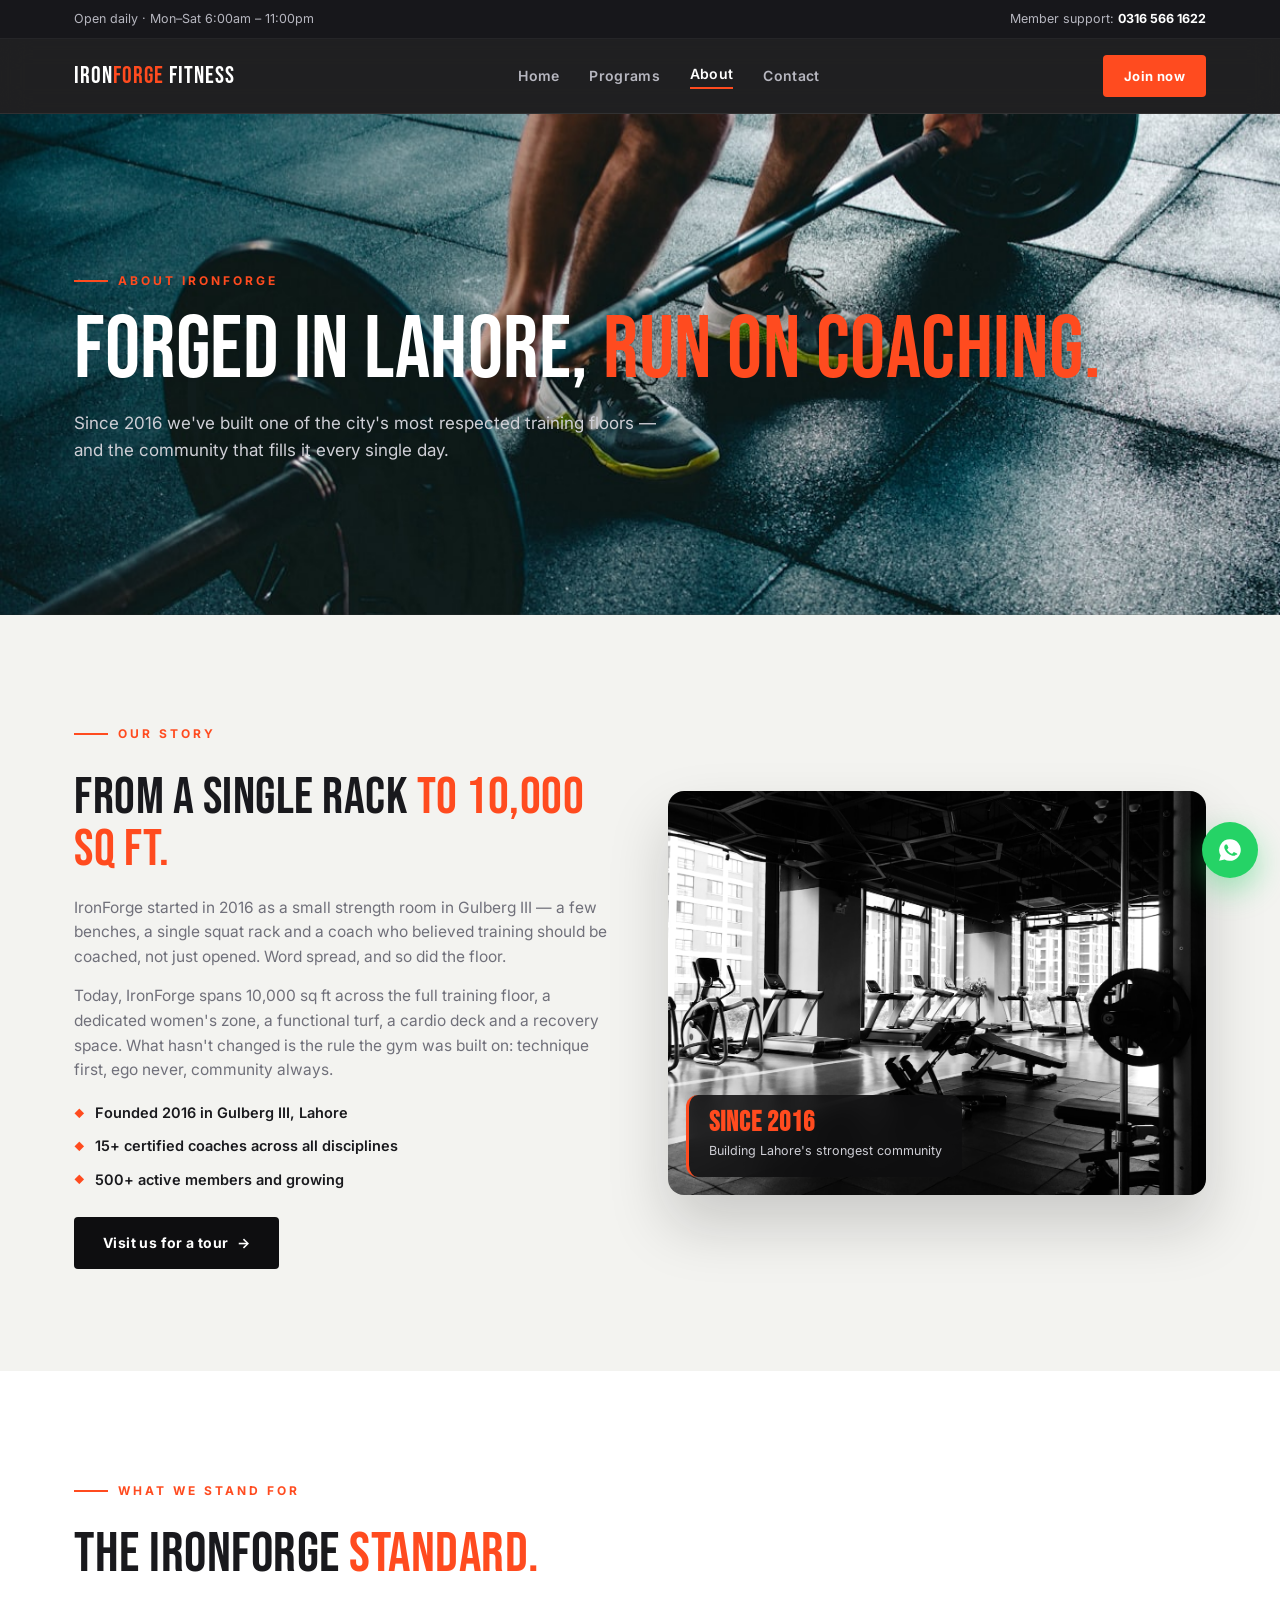
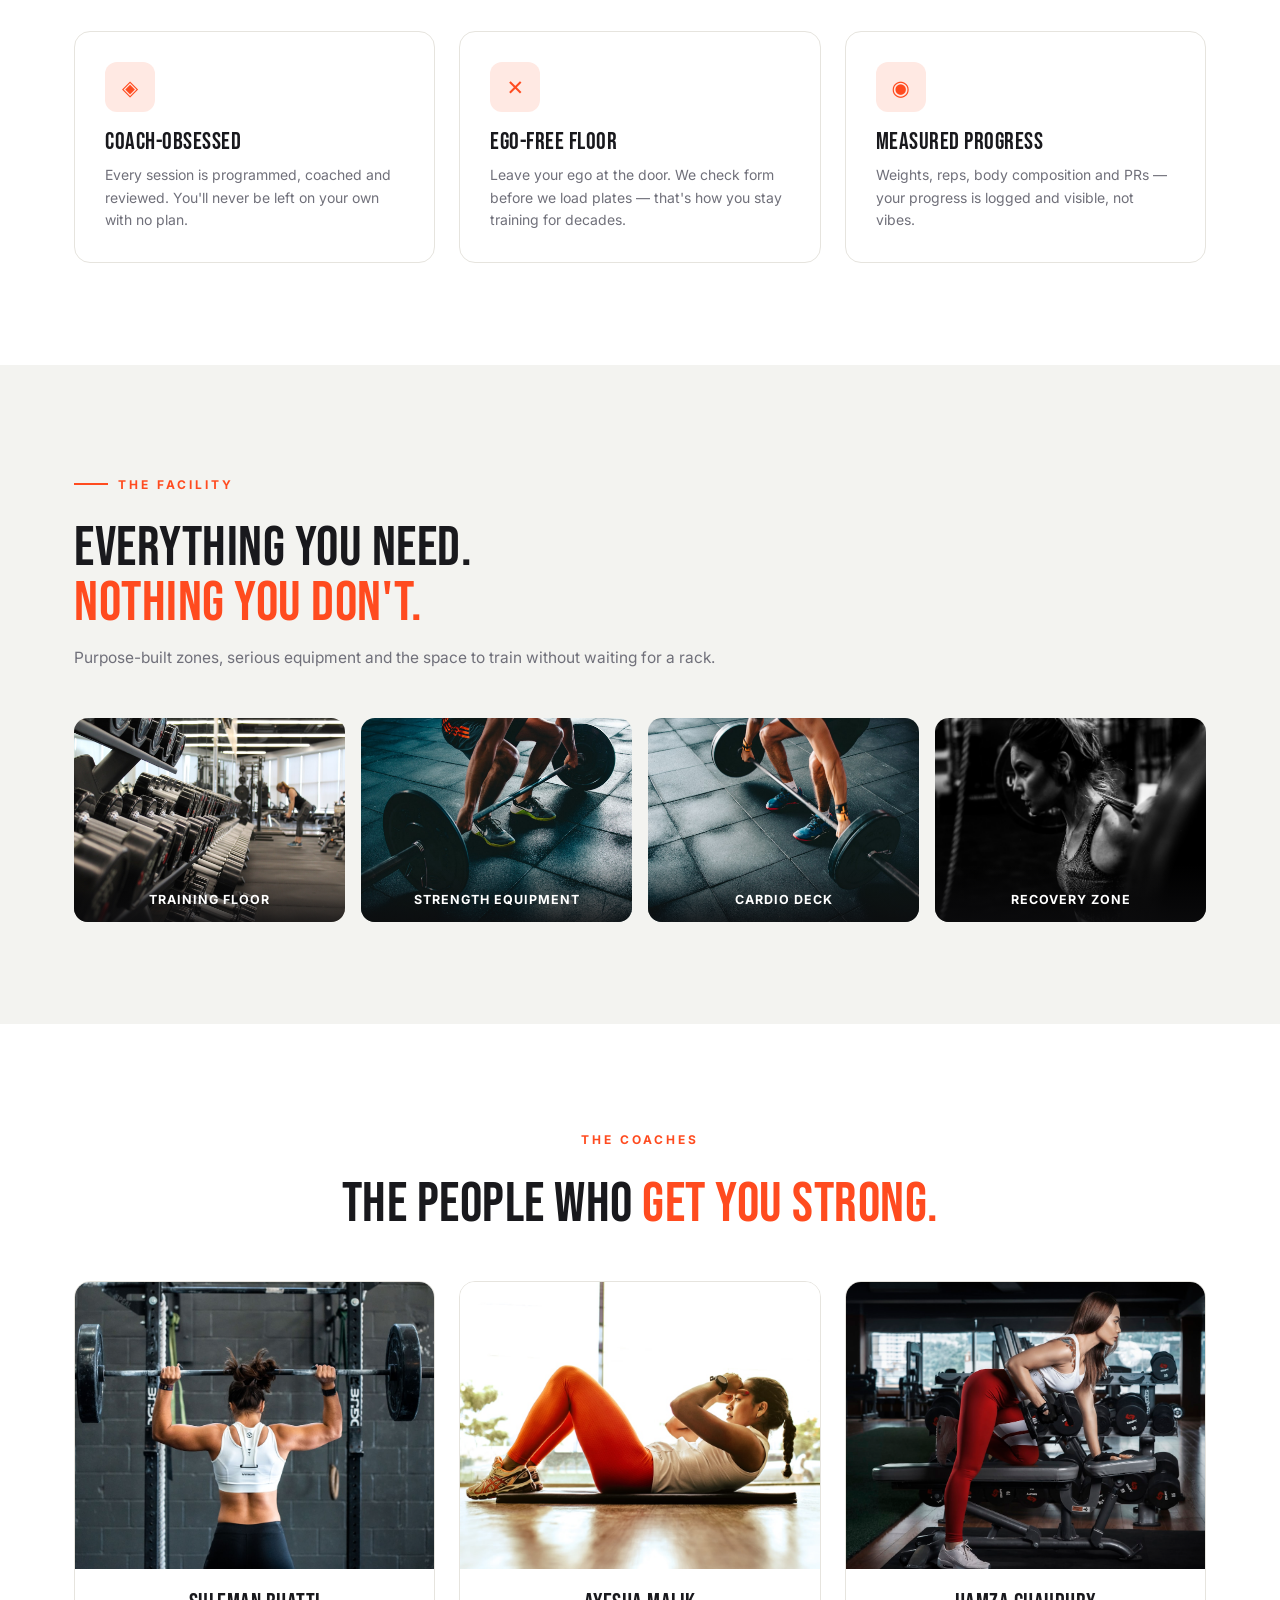
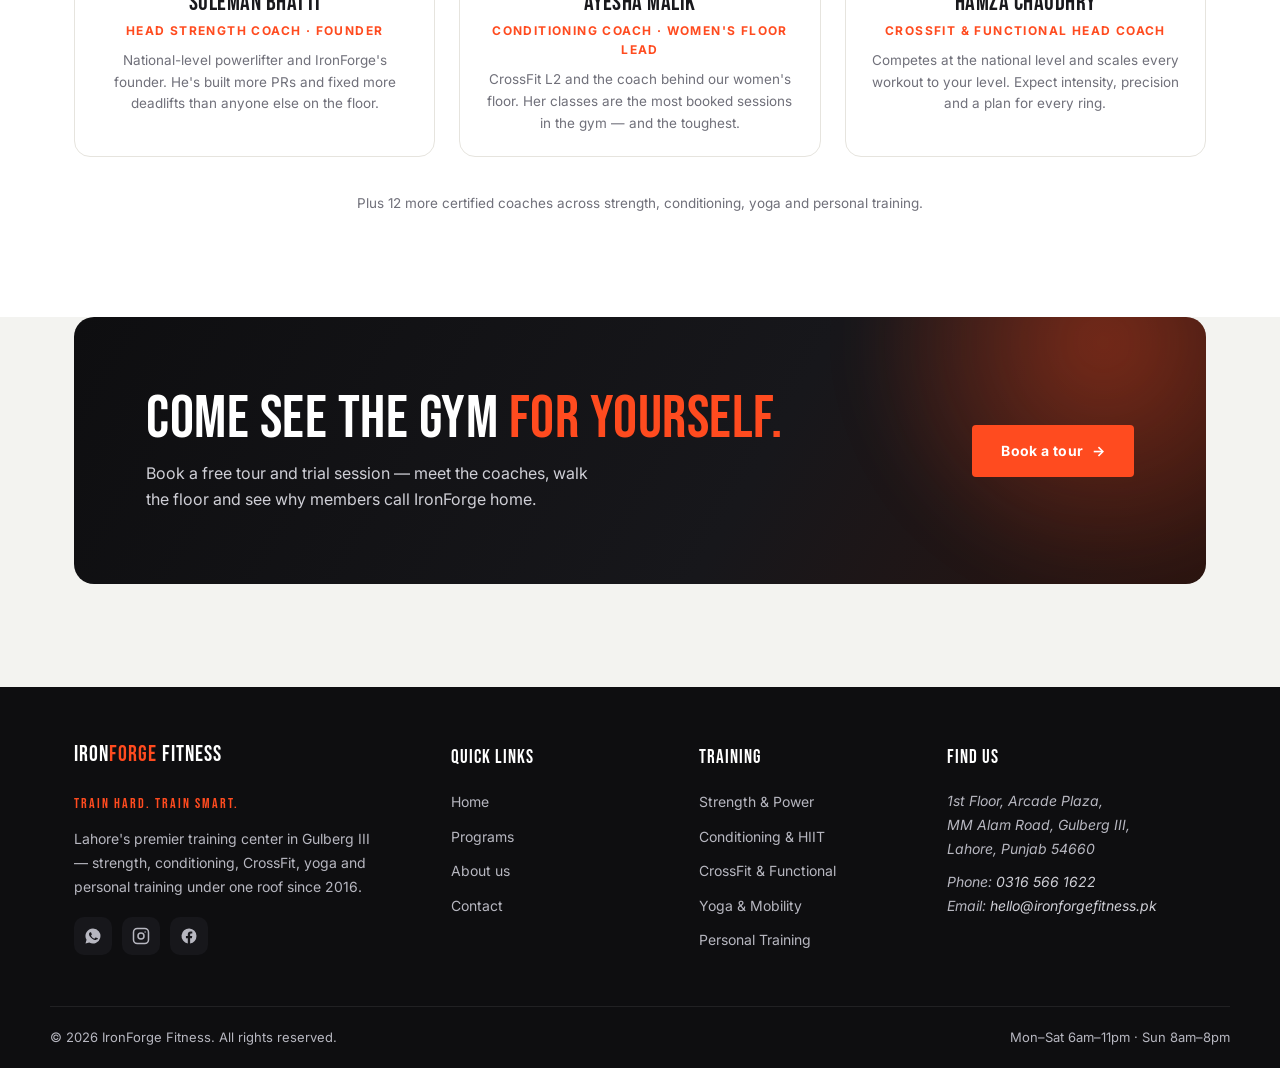
==== about.html @ 486ccb31 "IronForge Fitness gym business website" ====
<!DOCTYPE html>
<html lang="en">
<head>
<meta charset="UTF-8" />
<meta name="viewport" content="width=device-width, initial-scale=1.0" />
<title>About Us — IronForge Fitness Lahore</title>
<meta name="description" content="The IronForge Fitness story — a 10,000 sq ft training center on MM Alam Road, Lahore with certified coaches, a dedicated women's floor and a community since 2016." />
<meta name="theme-color" content="#0E0E10" />
<link rel="preconnect" href="https://fonts.googleapis.com" />
<link rel="preconnect" href="https://fonts.gstatic.com" crossorigin />
<link href="https://fonts.googleapis.com/css2?family=Bebas+Neue&family=Inter:wght@400;500;600;700;800&display=swap" rel="stylesheet" />
<link rel="stylesheet" href="css/style.css" />
</head>
<body>
<div class="sp" id="sp" aria-hidden="true"></div>
<a class="skip" href="#main">Skip to content</a>

<div class="top-bar"><div class="container"><span>Open daily · Mon–Sat 6:00am – 11:00pm</span><span>Member support: <a href="tel:+923165661622"><strong>0316 566 1622</strong></a></span></div></div>

<header id="site-header">
  <div class="container nav">
    <a class="brand" href="index.html">IRON<span>FORGE</span> FITNESS</a>
    <nav class="nav-links" id="nav-links" aria-label="Primary">
      <a href="index.html">Home</a>
      <a href="programs.html">Programs</a>
      <a href="about.html" aria-current="page">About</a>
      <a href="contact.html">Contact</a>
    </nav>
    <a class="btn btn-accent btn-sm" href="https://wa.me/923165661622?text=Hello%20IronForge%20Fitness!%20I'm%20interested%20in%20your%20membership%20plans." target="_blank" rel="noopener">Join now</a>
    <button class="nav-toggle" id="nav-toggle" aria-expanded="false" aria-controls="nav-links" aria-label="Toggle navigation menu">
      <span></span><span></span><span></span>
    </button>
  </div>
</header>

<main id="main">
  <section class="page-hero">
    <div class="hero-bg" aria-hidden="true" style="background-image:url('images/gym-05.jpg')"></div>
    <div class="container">
      <span class="kicker rise" style="--d:.05s">About IronForge</span>
      <h1 class="rise" style="--d:.15s">FORGED IN LAHORE, <span>RUN ON COACHING.</span></h1>
      <p class="rise" style="--d:.25s">Since 2016 we've built one of the city's most respected training floors — and the community that fills it every single day.</p>
    </div>
  </section>

  <section id="story">
    <div class="container">
      <div class="split">
        <div class="text reveal">
          <span class="kicker">Our story</span>
          <h2>FROM A SINGLE RACK <span>TO 10,000 SQ FT.</span></h2>
          <p>IronForge started in 2016 as a small strength room in Gulberg III — a few benches, a single squat rack and a coach who believed training should be coached, not just opened. Word spread, and so did the floor.</p>
          <p>Today, IronForge spans 10,000 sq ft across the full training floor, a dedicated women's zone, a functional turf, a cardio deck and a recovery space. What hasn't changed is the rule the gym was built on: technique first, ego never, community always.</p>
          <ul>
            <li>Founded 2016 in Gulberg III, Lahore</li>
            <li>15+ certified coaches across all disciplines</li>
            <li>500+ active members and growing</li>
          </ul>
          <a class="btn btn-dark" href="contact.html">Visit us for a tour <span class="arr">→</span></a>
        </div>
        <div class="split-media reveal">
          <img src="images/gym-02.jpg" alt="Open training floor of IronForge Fitness in Gulberg III, Lahore" loading="lazy" />
          <div class="split-badge"><strong>SINCE 2016</strong><span>Building Lahore's strongest community</span></div>
        </div>
      </div>
    </div>
  </section>

  <section id="values" class="alt">
    <div class="container">
      <div class="sec-head reveal">
        <span class="kicker">What we stand for</span>
        <h2>THE IRONFORGE <span>STANDARD.</span></h2>
      </div>
      <div class="value-grid">
        <div class="value-card reveal"><span class="ic">◈</span><h3>Coach-obsessed</h3><p>Every session is programmed, coached and reviewed. You'll never be left on your own with no plan.</p></div>
        <div class="value-card reveal"><span class="ic">✕</span><h3>Ego-free floor</h3><p>Leave your ego at the door. We check form before we load plates — that's how you stay training for decades.</p></div>
        <div class="value-card reveal"><span class="ic">◉</span><h3>Measured progress</h3><p>Weights, reps, body composition and PRs — your progress is logged and visible, not vibes.</p></div>
      </div>
    </div>
  </section>

  <section id="facilities">
    <div class="container">
      <div class="sec-head reveal">
        <span class="kicker">The facility</span>
        <h2>EVERYTHING YOU NEED. <span>NOTHING YOU DON'T.</span></h2>
        <p>Purpose-built zones, serious equipment and the space to train without waiting for a rack.</p>
      </div>
      <div class="gallery-grid">
        <figure class="gallery-item reveal"><img src="images/gym-01.jpg" alt="Athletes training across the general floor at IronForge Fitness" loading="lazy" /><figcaption>Training floor</figcaption></figure>
        <figure class="gallery-item reveal"><img src="images/gym-05.jpg" alt="Wall of dumbbells and plate-loaded equipment at IronForge" loading="lazy" /><figcaption>Strength equipment</figcaption></figure>
        <figure class="gallery-item reveal"><img src="images/gym-10.jpg" alt="Cardio deck with rowers and bikes at IronForge Fitness" loading="lazy" /><figcaption>Cardio deck</figcaption></figure>
        <figure class="gallery-item reveal"><img src="images/gym-11.jpg" alt="Recovery and mobility space used for stretching at IronForge" loading="lazy" /><figcaption>Recovery zone</figcaption></figure>
      </div>
    </div>
  </section>

  <section id="coaches" class="alt">
    <div class="container">
      <div class="sec-head reveal sec-center"><span class="kicker">The coaches</span><h2>THE PEOPLE WHO <span>GET YOU STRONG.</span></h2></div>
      <div class="coach-grid">
        <div class="coach reveal">
          <div class="coach-media"><img src="images/gym-06.jpg" alt="Suleman Bhatti, Head Strength Coach at IronForge Fitness" loading="lazy" /></div>
          <div class="coach-body">
            <h3>Suleman Bhatti</h3>
            <div class="role">Head Strength Coach · Founder</div>
            <p>National-level powerlifter and IronForge's founder. He's built more PRs and fixed more deadlifts than anyone else on the floor.</p>
          </div>
        </div>
        <div class="coach reveal">
          <div class="coach-media"><img src="images/gym-08.jpg" alt="Ayesha Malik, Conditioning Coach and women's floor lead at IronForge" loading="lazy" /></div>
          <div class="coach-body">
            <h3>Ayesha Malik</h3>
            <div class="role">Conditioning Coach · Women's Floor Lead</div>
            <p>CrossFit L2 and the coach behind our women's floor. Her classes are the most booked sessions in the gym — and the toughest.</p>
          </div>
        </div>
        <div class="coach reveal">
          <div class="coach-media"><img src="images/gym-09.jpg" alt="Hamza Chaudhry, CrossFit and functional training coach at IronForge" loading="lazy" /></div>
          <div class="coach-body">
            <h3>Hamza Chaudhry</h3>
            <div class="role">CrossFit &amp; Functional Head Coach</div>
            <p>Competes at the national level and scales every workout to your level. Expect intensity, precision and a plan for every ring.</p>
          </div>
        </div>
      </div>
      <p class="reveal" style="text-align:center;margin-top:36px;font-size:13.5px;color:var(--muted)">Plus 12 more certified coaches across strength, conditioning, yoga and personal training.</p>
    </div>
  </section>

  <section id="visit" style="padding-top:0">
    <div class="container">
      <div class="cta-band reveal">
        <div>
          <h2>Come see the gym <span>for yourself.</span></h2>
          <p>Book a free tour and trial session — meet the coaches, walk the floor and see why members call IronForge home.</p>
        </div>
        <a class="btn btn-accent" href="https://wa.me/923165661622?text=Hello%20IronForge%20Fitness!%20I'd%20like%20to%20book%20a%20gym%20tour%20and%20free%20trial%20session." target="_blank" rel="noopener">Book a tour <span class="arr">→</span></a>
      </div>
    </div>
  </section>
</main>

<footer>
  <div class="container footer-grid">
    <div class="footer-about">
      <a class="brand" href="index.html">IRON<span>FORGE</span> FITNESS</a>
      <p class="tagline">Train hard. Train smart.</p>
      <p>Lahore's premier training center in Gulberg III — strength, conditioning, CrossFit, yoga and personal training under one roof since 2016.</p>
      <div class="social">
        <a href="https://wa.me/923165661622" target="_blank" rel="noopener" aria-label="IronForge Fitness on WhatsApp"><svg width="18" height="18" viewBox="0 0 24 24" fill="currentColor" aria-hidden="true"><path d="M12 2a10 10 0 0 0-8.6 15.1L2 22l5-1.3A10 10 0 1 0 12 2zm5.5 14.1c-.2.6-1.2 1.2-1.7 1.2-.5.1-1 .2-3.3-.7-2.8-1.1-4.6-4-4.7-4.2-.1-.2-1.1-1.5-1.1-2.9s.7-2 1-2.3c.2-.3.5-.3.7-.3h.5c.2 0 .4 0 .6.5l.9 2.1c.1.2.1.4 0 .6l-.5.7-.4.4c-.1.1-.3.3-.1.6.2.3.8 1.3 1.7 2.1 1.2 1.1 2.2 1.4 2.5 1.5.3.2.5.1.7-.1l1-1.2c.2-.3.4-.2.7-.1l2 1c.3.1.5.2.6.3.1.1.1.8-.1 1.3z"/></svg></a>
        <a href="#" aria-label="IronForge Fitness on Instagram"><svg width="18" height="18" viewBox="0 0 24 24" fill="none" stroke="currentColor" stroke-width="2" aria-hidden="true"><rect x="2" y="2" width="20" height="20" rx="5"/><circle cx="12" cy="12" r="4"/><circle cx="17.5" cy="6.5" r="1" fill="currentColor" stroke="none"/></svg></a>
        <a href="#" aria-label="IronForge Fitness on Facebook"><svg width="18" height="18" viewBox="0 0 24 24" fill="currentColor" aria-hidden="true"><path d="M22 12a10 10 0 1 0-11.6 9.9v-7H7.9V12h2.5V9.8c0-2.5 1.5-3.9 3.8-3.9 1.1 0 2.2.2 2.2.2v2.5h-1.3c-1.2 0-1.6.8-1.6 1.6V12h2.8l-.4 2.9h-2.4v7A10 10 0 0 0 22 12z"/></svg></a>
      </div>
    </div>
    <div class="footer-col">
      <h3>Quick links</h3>
      <ul>
        <li><a href="index.html">Home</a></li>
        <li><a href="programs.html">Programs</a></li>
        <li><a href="about.html">About us</a></li>
        <li><a href="contact.html">Contact</a></li>
      </ul>
    </div>
    <div class="footer-col">
      <h3>Training</h3>
      <ul>
        <li><a href="programs.html#strength">Strength &amp; Power</a></li>
        <li><a href="programs.html#conditioning">Conditioning &amp; HIIT</a></li>
        <li><a href="programs.html#crossfit">CrossFit &amp; Functional</a></li>
        <li><a href="programs.html#yoga">Yoga &amp; Mobility</a></li>
        <li><a href="programs.html#personal">Personal Training</a></li>
      </ul>
    </div>
    <div class="footer-col">
      <h3>Find us</h3>
      <address>
        <p>1st Floor, Arcade Plaza,<br />MM Alam Road, Gulberg III,<br />Lahore, Punjab 54660</p>
        <p style="margin-top:10px">Phone: <a href="tel:+923165661622">0316 566 1622</a><br />Email: <a href="mailto:hello@ironforgefitness.pk">hello@ironforgefitness.pk</a></p>
      </address>
    </div>
  </div>
  <div class="container footer-bottom">
    <span>© 2026 IronForge Fitness. All rights reserved.</span>
    <span>Mon–Sat 6am–11pm · Sun 8am–8pm</span>
  </div>
</footer>

<a class="wa" href="https://wa.me/923165661622?text=Hello%20IronForge%20Fitness!%20I'm%20interested%20in%20your%20membership%20plans." target="_blank" rel="noopener" aria-label="Chat with IronForge Fitness on WhatsApp">
  <svg width="26" height="26" viewBox="0 0 24 24" fill="currentColor" aria-hidden="true"><path d="M12 2a10 10 0 0 0-8.6 15.1L2 22l5-1.3A10 10 0 1 0 12 2zm5.5 14.1c-.2.6-1.2 1.2-1.7 1.2-.5.1-1 .2-3.3-.7-2.8-1.1-4.6-4-4.7-4.2-.1-.2-1.1-1.5-1.1-2.9s.7-2 1-2.3c.2-.3.5-.3.7-.3h.5c.2 0 .4 0 .6.5l.9 2.1c.1.2.1.4 0 .6l-.5.7-.4.4c-.1.1-.3.3-.1.6.2.3.8 1.3 1.7 2.1 1.2 1.1 2.2 1.4 2.5 1.5.3.2.5.1.7-.1l1-1.2c.2-.3.4-.2.7-.1l2 1c.3.1.5.2.6.3.1.1.1.8-.1 1.3z"/></svg>
</a>

<script src="js/main.js"></script>
</body>
</html>
---- css/style.css ----
/* ================================================================
   IronForge Fitness — Multi-Page Stylesheet
   ================================================================ */

:root {
  --coal: #0E0E10;
  --coal-2: #17171B;
  --steel: #232329;
  --accent: #FF4B1F;
  --accent-h: #E63A10;
  --accent-soft: rgba(255, 75, 31, .12);
  --ink: #19191D;
  --muted: #70707A;
  --bg: #F3F3F0;
  --card: #FFFFFF;
  --line: #E6E4DE;
  --display: "Bebas Neue", "Arial Narrow", sans-serif;
  --sans: "Inter", system-ui, sans-serif;
}

*, *::before, *::after { margin: 0; padding: 0; box-sizing: border-box; }
html { scroll-behavior: smooth; }
body { font-family: var(--sans); color: var(--ink); background: var(--bg); line-height: 1.6; -webkit-font-smoothing: antialiased; }
::selection { background: var(--accent); color: #fff; }
a { color: inherit; }
img { max-width: 100%; display: block; }

/* ---- Utilities ---- */
.container { max-width: 1180px; margin: 0 auto; padding: 0 24px; }
.skip { position: absolute; left: -999px; top: 0; background: var(--accent); color: #fff; padding: 12px 20px; z-index: 300; font-weight: 600; border-radius: 0 0 12px 0; }
.skip:focus { left: 0; }
.sr-only { position: absolute; width: 1px; height: 1px; padding: 0; margin: -1px; overflow: hidden; clip: rect(0,0,0,0); border: 0; }

/* ---- Buttons ---- */
.btn {
  display: inline-flex; align-items: center; gap: 8px;
  padding: 14px 28px; border-radius: 4px; font-weight: 700; font-size: 14px;
  text-decoration: none; border: 1px solid transparent; cursor: pointer;
  font-family: var(--sans); letter-spacing: .4px;
  transition: transform .15s, box-shadow .2s, background .2s, border-color .2s, color .2s;
}
.btn:active { transform: scale(.97); }
.btn .arr { transition: transform .2s; }
.btn:hover .arr { transform: translateX(4px); }
.btn-accent { background: var(--accent); color: #fff; }
.btn-accent:hover { background: var(--accent-h); box-shadow: 0 14px 30px rgba(255, 75, 31, .38); }
.btn-dark { background: var(--coal); color: #fff; }
.btn-dark:hover { background: #000; box-shadow: 0 14px 30px rgba(14, 14, 16, .3); }
.btn-ghost { border-color: rgba(255, 255, 255, .35); color: #fff; background: rgba(255, 255, 255, .04); }
.btn-ghost:hover { border-color: #fff; background: rgba(255, 255, 255, .1); }
.btn-soft { background: #fff; color: var(--ink); border-color: var(--line); }
.btn-soft:hover { border-color: var(--ink); }
.btn-sm { padding: 10px 20px; font-size: 13px; }
.btn-block { width: 100%; justify-content: center; }

/* ---- Top bar ---- */
.top-bar { background: var(--coal-2); color: #B7B7C0; border-bottom: 1px solid rgba(255, 255, 255, .06); font-size: 12.5px; }
.top-bar .container { display: flex; justify-content: space-between; align-items: center; height: 38px; gap: 20px; }
.top-bar a { color: #fff; text-decoration: none; font-weight: 600; }
.top-bar a:hover { color: var(--accent); }
.top-bar strong { color: #fff; }

/* ---- Header ---- */
header {
  position: sticky; top: 0; z-index: 120;
  background: rgba(14, 14, 16, .92); backdrop-filter: blur(14px);
  border-bottom: 1px solid rgba(255, 255, 255, .08);
}
.nav { display: flex; align-items: center; justify-content: space-between; height: 74px; gap: 20px; }
.brand {
  font-family: var(--display); font-size: 24px; font-weight: 400; letter-spacing: 1px;
  text-decoration: none; color: #fff; line-height: 1; white-space: nowrap;
}
.brand span { color: var(--accent); }
.nav-links { display: flex; gap: 30px; align-items: center; }
.nav-links a { text-decoration: none; font-size: 14px; font-weight: 600; color: #B7B7C0; letter-spacing: .3px; transition: color .2s; }
.nav-links a:hover { color: #fff; }
.nav-links a[aria-current="page"] { color: #fff; box-shadow: inset 0 -2px 0 var(--accent); padding-bottom: 4px; }
.nav-toggle { display: none; background: none; border: none; cursor: pointer; padding: 8px; }
.nav-toggle span { display: block; width: 24px; height: 2px; background: #fff; margin: 5px 0; transition: .3s; }
.nav-open .nav-toggle span:nth-child(1) { transform: translateY(7px) rotate(45deg); }
.nav-open .nav-toggle span:nth-child(2) { opacity: 0; }
.nav-open .nav-toggle span:nth-child(3) { transform: translateY(-7px) rotate(-45deg); }

/* ---- Hero (home) ---- */
.hero {
  position: relative; min-height: 86vh; display: flex; align-items: center;
  color: #fff; overflow: hidden; padding: 120px 0;
}
.hero-bg { position: absolute; inset: 0; background-size: cover; background-position: center; will-change: transform; }
.hero::after {
  content: ""; position: absolute; inset: 0;
  background: linear-gradient(95deg, rgba(10, 10, 12, .9) 0%, rgba(10, 10, 12, .72) 45%, rgba(10, 10, 12, .28) 100%),
              linear-gradient(180deg, rgba(14, 14, 16, .55) 0%, transparent 30%, rgba(14, 14, 16, .85) 100%);
}
.hero .container { position: relative; z-index: 2; }
.hero-inner { max-width: 680px; }
.kicker {
  display: inline-flex; align-items: center; gap: 10px;
  font-size: 12px; font-weight: 700; letter-spacing: 3px; text-transform: uppercase;
  color: var(--accent); margin-bottom: 18px;
}
.kicker::before { content: ""; width: 34px; height: 2px; background: var(--accent); }
.hero h1 { font-family: var(--display); font-size: clamp(52px, 9vw, 104px); font-weight: 400; line-height: .94; letter-spacing: .5px; text-wrap: balance; }
.hero h1 span { color: var(--accent); }
.hero-inner > p { color: #CFCFD6; max-width: 560px; margin: 22px 0 30px; font-size: 17px; }
.hero-actions { display: flex; gap: 14px; flex-wrap: wrap; }
.hero-proof { display: flex; gap: 26px; flex-wrap: wrap; margin-top: 40px; }
.hero-proof div { display: flex; align-items: center; gap: 10px; font-size: 13.5px; font-weight: 600; color: #E4E4E9; }
.hero-proof .chk { color: var(--accent); font-size: 16px; }
.hero .rise { opacity: 0; animation: rise .7s cubic-bezier(.22, 1, .36, 1) forwards; animation-delay: var(--d, 0s); }
@keyframes rise { from { opacity: 0; transform: translateY(26px); } to { opacity: 1; transform: none; } }

/* ---- Marquee ---- */
.marquee { overflow: hidden; background: var(--coal); color: #E4E4E9; padding: 16px 0; border-bottom: 1px solid rgba(255, 255, 255, .08); }
.marquee-track { display: flex; gap: 56px; width: max-content; animation: scrollX 34s linear infinite; }
.marquee span { font-family: var(--display); font-size: 19px; letter-spacing: 2px; text-transform: uppercase; white-space: nowrap; display: flex; align-items: center; gap: 56px; color: #9A9AA4; }
.marquee span::after { content: "◆"; color: var(--accent); font-size: 11px; }
@keyframes scrollX { to { transform: translateX(-50%); } }

/* ---- Stats ---- */
.stats { border-bottom: 1px solid var(--line); background: var(--card); }
.stats-grid { display: grid; grid-template-columns: repeat(4, 1fr); gap: 24px; padding: 46px 0; text-align: center; }
.stat strong { font-family: var(--display); font-size: 42px; font-weight: 400; letter-spacing: 1px; color: var(--coal); line-height: 1; display: block; }
.stat span { font-size: 13px; color: var(--muted); font-weight: 600; letter-spacing: .4px; text-transform: uppercase; }

/* ---- Sections ---- */
section { padding: clamp(68px, 8vw, 108px) 0; }
.sec-head { max-width: 680px; margin-bottom: 48px; }
.sec-head h2 { font-family: var(--display); font-size: clamp(38px, 5vw, 56px); font-weight: 400; line-height: .98; letter-spacing: .5px; margin-top: 10px; text-wrap: balance; }
.sec-head h2 span { color: var(--accent); }
.sec-head p { color: var(--muted); margin-top: 14px; font-size: 15.5px; }
.sec-center { margin-left: auto; margin-right: auto; text-align: center; }
.sec-center .kicker::before { display: none; }
.alt { background: var(--card); }

/* ---- Featured program cards ---- */
.feat-grid { display: grid; grid-template-columns: repeat(3, 1fr); gap: 24px; }
.prog {
  background: var(--card); border: 1px solid var(--line); border-radius: 14px;
  overflow: hidden; display: flex; flex-direction: column; transition: transform .25s, box-shadow .25s;
}
.prog:hover { transform: translateY(-6px); box-shadow: 0 26px 54px rgba(14, 14, 16, .14); }
.prog-media { position: relative; display: block; aspect-ratio: 4 / 3; overflow: hidden; }
.prog-media img { width: 100%; height: 100%; object-fit: cover; transition: transform .5s ease; }
.prog:hover .prog-media img { transform: scale(1.06); }
.tag {
  position: absolute; top: 14px; left: 14px; z-index: 2; font-size: 10.5px; font-weight: 700;
  text-transform: uppercase; letter-spacing: 1.4px; padding: 5px 12px; border-radius: 999px;
  background: #fff; color: var(--ink); box-shadow: 0 4px 14px rgba(0, 0, 0, .2);
}
.tag.beginner { background: #DDF3E4; color: #127A3A; }
.tag.intermediate { background: #FFF3D6; color: #9A6A00; }
.tag.advanced { background: #FFE0DA; color: #C5300F; }
.tag.all { background: var(--accent); color: #fff; }
.prog-body { padding: 22px; display: flex; flex-direction: column; gap: 10px; flex: 1; }
.prog-body h3 { font-family: var(--display); font-size: 25px; font-weight: 400; letter-spacing: .5px; line-height: 1; }
.prog-body p { font-size: 14px; color: var(--muted); flex: 1; }
.prog-body .btn { align-self: flex-start; }
.prog-meta { display: flex; gap: 16px; font-size: 12.5px; color: var(--muted); border-top: 1px solid var(--line); padding-top: 14px; margin-top: auto; }
.prog-meta b { color: var(--ink); }
.prog-all {
  background: linear-gradient(160deg, var(--coal) 0%, var(--coal-2) 100%);
  border: 1px solid var(--coal); color: #fff; display: flex; flex-direction: column;
  align-items: flex-start; justify-content: center; gap: 14px; padding: 32px; border-radius: 14px;
}
.prog-all h3 { font-family: var(--display); font-size: 30px; font-weight: 400; letter-spacing: .5px; line-height: 1.05; }
.prog-all p { color: #B7B7C0; font-size: 14px; }
.prog-all .count { font-family: var(--display); font-size: 46px; color: var(--accent); line-height: 1; }

/* ---- About split ---- */
.split { display: grid; grid-template-columns: 1fr 1fr; gap: 56px; align-items: center; }
.split .text h2 { font-family: var(--display); font-size: clamp(38px, 5vw, 52px); font-weight: 400; letter-spacing: .5px; line-height: 1; margin: 10px 0 20px; }
.split .text h2 span { color: var(--accent); }
.split .text p { color: var(--muted); font-size: 15.5px; margin-bottom: 14px; }
.split .text ul { list-style: none; margin: 18px 0 26px; display: grid; gap: 10px; }
.split .text ul li { font-size: 14.5px; font-weight: 600; display: flex; gap: 10px; align-items: center; }
.split .text ul li::before { content: "◆"; color: var(--accent); font-size: 10px; }
.split-media { position: relative; border-radius: 16px; overflow: hidden; aspect-ratio: 4 / 3; box-shadow: 0 30px 60px rgba(14, 14, 16, .18); }
.split-media img { width: 100%; height: 100%; object-fit: cover; }
.split-badge {
  position: absolute; bottom: 18px; left: 18px; background: rgba(14, 14, 16, .86); backdrop-filter: blur(8px);
  color: #fff; padding: 14px 20px; border-radius: 12px; border-left: 3px solid var(--accent);
}
.split-badge strong { font-family: var(--display); font-size: 28px; letter-spacing: 1px; display: block; line-height: 1; color: var(--accent); }
.split-badge span { font-size: 12.5px; color: #CFCFD6; }

/* ---- Testimonials ---- */
.tst-grid { display: grid; grid-template-columns: repeat(3, 1fr); gap: 24px; }
.tst { background: var(--card); border: 1px solid var(--line); border-radius: 14px; padding: 28px; display: flex; flex-direction: column; gap: 12px; }
.tst .stars { color: #F5A623; letter-spacing: 2px; font-size: 14px; }
.tst blockquote { font-size: 14.5px; color: var(--muted); font-style: italic; flex: 1; }
.tst .who { display: flex; align-items: center; gap: 12px; }
.tst .init {
  width: 44px; height: 44px; border-radius: 50%; background: var(--coal); color: #fff;
  display: flex; align-items: center; justify-content: center;
  font-family: var(--display); font-size: 19px; letter-spacing: 1px;
}
.tst .who strong { font-size: 14px; display: block; }
.tst .who span { font-size: 12.5px; color: var(--muted); }

/* ---- Pricing ---- */
.price-grid { display: grid; grid-template-columns: repeat(3, 1fr); gap: 24px; align-items: stretch; }
.price { background: var(--card); border: 1px solid var(--line); border-radius: 16px; padding: 34px; display: flex; flex-direction: column; gap: 6px; position: relative; }
.price h3 { font-family: var(--display); font-size: 26px; font-weight: 400; letter-spacing: .5px; }
.price .amt { font-family: var(--display); font-size: 52px; font-weight: 400; letter-spacing: 1px; color: var(--coal); line-height: 1; margin: 8px 0 2px; }
.price .amt small { font-size: 18px; color: var(--muted); }
.price .per { font-size: 13px; color: var(--muted); margin-bottom: 6px; }
.price ul { list-style: none; margin: 12px 0 22px; display: grid; gap: 9px; flex: 1; }
.price ul li { font-size: 13.5px; color: var(--muted); display: flex; gap: 9px; align-items: flex-start; }
.price ul li::before { content: "✓"; color: var(--accent); font-weight: 700; }
.price.featured { background: var(--coal); border-color: var(--coal); }
.price.featured h3, .price.featured .amt { color: #fff; }
.price.featured .per { color: #B7B7C0; }
.price.featured ul li { color: #CFCFD6; }
.price .pop { position: absolute; top: -13px; left: 50%; transform: translateX(-50%); background: var(--accent); color: #fff; font-size: 10.5px; font-weight: 700; letter-spacing: 1.6px; text-transform: uppercase; padding: 6px 16px; border-radius: 999px; }

/* ---- CTA band ---- */
.cta-band {
  position: relative; overflow: hidden; border-radius: 20px; color: #fff;
  background: linear-gradient(120deg, var(--coal) 0%, var(--coal-2) 60%, #2A1410 100%);
  padding: clamp(42px, 6vw, 72px); display: flex; align-items: center; justify-content: space-between; gap: 30px; flex-wrap: wrap;
}
.cta-band::before {
  content: ""; position: absolute; width: 44vmax; height: 44vmax; right: -14vmax; top: -20vmax; border-radius: 50%;
  background: radial-gradient(circle, rgba(255, 75, 31, .4), transparent 62%); filter: blur(24px); pointer-events: none;
}
.cta-band > * { position: relative; }
.cta-band h2 { font-family: var(--display); font-size: clamp(40px, 5vw, 60px); font-weight: 400; letter-spacing: .5px; line-height: 1; }
.cta-band h2 span { color: var(--accent); }
.cta-band p { color: #CFCFD6; margin-top: 12px; max-width: 460px; }

/* ---- Page hero (inner pages) ---- */
.page-hero {
  position: relative; color: #fff; padding: clamp(90px, 12vw, 150px) 0;
  background-size: cover; background-position: center;
}
.page-hero::before {
  content: ""; position: absolute; inset: 0;
  background: linear-gradient(100deg, rgba(12, 12, 14, .92) 0%, rgba(12, 12, 14, .78) 50%, rgba(12, 12, 14, .5) 100%),
              linear-gradient(180deg, rgba(14, 14, 16, .6), transparent 55%);
}
.page-hero .container { position: relative; z-index: 2; }
.page-hero h1 { font-family: var(--display); font-size: clamp(52px, 8vw, 88px); font-weight: 400; letter-spacing: .5px; line-height: .95; text-wrap: balance; }
.page-hero h1 span { color: var(--accent); }
.page-hero p { color: #CFCFD6; font-size: 17px; max-width: 600px; margin-top: 18px; }
.page-hero .rise { opacity: 0; animation: rise .7s cubic-bezier(.22, 1, .36, 1) forwards; animation-delay: var(--d, 0s); }

/* ---- Programs page ---- */
.prog-rows { display: grid; gap: 28px; }
.prog-row {
  display: grid; grid-template-columns: 1fr 1fr; gap: 0; background: var(--card);
  border: 1px solid var(--line); border-radius: 18px; overflow: hidden; scroll-margin-top: 100px;
  transition: box-shadow .25s, transform .25s;
}
.prog-row:hover { box-shadow: 0 24px 52px rgba(14, 14, 16, .13); transform: translateY(-3px); }
.prog-row:nth-child(even) .prog-media { order: 2; }
.prog-media.prog-media-lg { aspect-ratio: auto; min-height: 320px; }
.prog-info { padding: clamp(26px, 4vw, 40px); display: flex; flex-direction: column; gap: 14px; }
.prog-info h3 { font-family: var(--display); font-size: 34px; font-weight: 400; letter-spacing: .5px; line-height: 1; }
.prog-info h3 span { color: var(--accent); }
.prog-info .coach { font-size: 13px; color: var(--muted); font-weight: 600; }
.prog-info .coach b { color: var(--ink); }
.prog-info > p { font-size: 14.5px; color: var(--muted); }
.sched { list-style: none; border: 1px solid var(--line); border-radius: 12px; overflow: hidden; }
.sched li { display: flex; justify-content: space-between; gap: 12px; padding: 11px 16px; font-size: 13.5px; border-bottom: 1px solid var(--line); }
.sched li:last-child { border-bottom: 0; }
.sched li span { color: var(--muted); font-weight: 500; }
.sched li b { font-weight: 700; }
.sched .day { color: var(--ink); font-weight: 600; }
.prog-info .btn { align-self: flex-start; margin-top: 4px; }

/* ---- About page ---- */
.value-grid { display: grid; grid-template-columns: repeat(3, 1fr); gap: 24px; }
.value-card { background: var(--card); border: 1px solid var(--line); border-radius: 16px; padding: 30px; }
.value-card .ic {
  width: 50px; height: 50px; display: flex; align-items: center; justify-content: center;
  background: var(--accent-soft); border-radius: 12px; font-size: 21px; color: var(--accent); margin-bottom: 18px;
}
.value-card h3 { font-family: var(--display); font-size: 24px; font-weight: 400; letter-spacing: .5px; line-height: 1; margin-bottom: 10px; }
.value-card p { font-size: 14px; color: var(--muted); }

.gallery-grid { display: grid; grid-template-columns: repeat(4, 1fr); gap: 16px; }
.gallery-item { position: relative; border-radius: 14px; overflow: hidden; aspect-ratio: 4 / 3; }
.gallery-item img { width: 100%; height: 100%; object-fit: cover; transition: transform .5s ease; }
.gallery-item:hover img { transform: scale(1.07); }
.gallery-item figcaption {
  position: absolute; inset: auto 0 0 0; padding: 26px 14px 12px; font-size: 12.5px; font-weight: 700;
  letter-spacing: 1px; text-transform: uppercase; color: #fff;
  background: linear-gradient(180deg, transparent, rgba(12, 12, 14, .82)); text-align: center;
}

.coach-grid { display: grid; grid-template-columns: repeat(3, 1fr); gap: 24px; }
.coach { background: var(--card); border: 1px solid var(--line); border-radius: 16px; overflow: hidden; transition: transform .25s, box-shadow .25s; }
.coach:hover { transform: translateY(-5px); box-shadow: 0 24px 50px rgba(14, 14, 16, .13); }
.coach-media { aspect-ratio: 4 / 3.2; overflow: hidden; }
.coach-media img { width: 100%; height: 100%; object-fit: cover; object-position: top center; }
.coach-body { padding: 22px; text-align: center; }
.coach-body h3 { font-family: var(--display); font-size: 24px; font-weight: 400; letter-spacing: .5px; line-height: 1; }
.coach-body .role { font-size: 12px; font-weight: 700; letter-spacing: 1.4px; text-transform: uppercase; color: var(--accent); margin: 6px 0 10px; }
.coach-body p { font-size: 13.5px; color: var(--muted); }

/* ---- Contact page ---- */
.contact-grid { display: grid; grid-template-columns: 1fr 1.1fr; gap: 36px; align-items: start; }
.info-list { display: grid; gap: 18px; }
.info-item { display: flex; gap: 16px; background: var(--card); border: 1px solid var(--line); border-radius: 14px; padding: 22px; }
.info-item .ic {
  flex: none; width: 46px; height: 46px; border-radius: 11px; background: var(--accent-soft);
  color: var(--accent); display: flex; align-items: center; justify-content: center; font-size: 20px;
}
.info-item h3 { font-size: 15.5px; font-weight: 700; margin-bottom: 5px; }
.info-item p { font-size: 14px; color: var(--muted); }
.info-item a { color: var(--accent); text-decoration: none; font-weight: 600; }
.info-item a:hover { text-decoration: underline; }
.hours-table { width: 100%; border-collapse: collapse; margin-top: 4px; }
.hours-table td { font-size: 13.5px; padding: 4px 0; color: var(--muted); }
.hours-table td:last-child { text-align: right; font-weight: 700; color: var(--ink); }

.appt-card { background: var(--card); border: 1px solid var(--line); border-radius: 18px; padding: 32px; }
.appt-card h3 { font-family: var(--display); font-size: 32px; font-weight: 400; letter-spacing: .5px; line-height: 1; margin-bottom: 6px; }
.appt-card .sub { font-size: 14px; color: var(--muted); margin-bottom: 20px; }
.field { margin-bottom: 16px; }
.field label { display: block; font-size: 12.5px; font-weight: 700; color: var(--ink); margin-bottom: 6px; letter-spacing: .3px; }
.field input, .field select, .field textarea {
  width: 100%; padding: 13px 15px; border: 1px solid var(--line); border-radius: 10px;
  font-size: 14px; font-family: var(--sans); background: #FAFAF8; color: var(--ink); transition: border-color .2s, box-shadow .2s;
}
.field input:focus, .field select:focus, .field textarea:focus { outline: none; border-color: var(--accent); box-shadow: 0 0 0 3px rgba(255, 75, 31, .14); }
.field textarea { resize: vertical; min-height: 96px; }
.form-hint { font-size: 12.5px; color: var(--muted); margin-top: 12px; }
.form-error { display: none; margin-top: 5px; color: #C5300F; font-weight: 600; }
.field.has-error input, .field.has-error select, .field.has-error textarea { border-color: #C5300F; }
.field.has-error .form-error { display: block; }

.map-card {
  position: relative; border-radius: 18px; overflow: hidden; min-height: 340px; color: #fff;
  background-size: cover; background-position: center;
  display: flex; align-items: flex-end;
}
.map-card::before { content: ""; position: absolute; inset: 0; background: linear-gradient(180deg, rgba(12, 12, 14, .1), rgba(12, 12, 14, .9)); }
.map-card .map-body { position: relative; z-index: 2; padding: 30px; }
.map-card h3 { font-family: var(--display); font-size: 30px; font-weight: 400; letter-spacing: .5px; line-height: 1; }
.map-card p { color: #D6D6DC; font-size: 13.5px; margin: 8px 0 16px; max-width: 360px; }
.map-pin { position: absolute; top: 26px; left: 26px; z-index: 2; width: 52px; height: 52px; border-radius: 50% 50% 50% 0; transform: rotate(-45deg); background: var(--accent); display: flex; align-items: center; justify-content: center; box-shadow: 0 10px 26px rgba(255, 75, 31, .45); }
.map-pin svg { transform: rotate(45deg); }

/* ---- FAQ ---- */
.faq { max-width: 820px; margin: 0 auto; }
.faq details { border-bottom: 1px solid var(--line); }
.faq details:first-child { border-top: 1px solid var(--line); }
.faq summary {
  padding: 20px 0; font-size: 15.5px; font-weight: 700; cursor: pointer; list-style: none;
  display: flex; justify-content: space-between; align-items: center; gap: 16px;
}
.faq summary::after { content: "+"; font-size: 22px; color: var(--accent); transition: transform .25s; }
.faq details[open] summary::after { transform: rotate(45deg); }
.faq summary::-webkit-details-marker { display: none; }
.faq details p { padding: 0 0 20px; font-size: 14px; color: var(--muted); line-height: 1.7; max-width: 700px; }

/* ---- Footer ---- */
footer { background: var(--coal); color: #B7B7C0; padding-top: 56px; }
footer .brand { font-size: 22px; margin-bottom: 14px; display: inline-block; }
.footer-grid { display: grid; grid-template-columns: 1.6fr 1fr 1fr 1.2fr; gap: 32px; padding-bottom: 44px; }
.footer-col h3 { color: #fff; font-family: var(--display); font-size: 19px; font-weight: 400; letter-spacing: 1px; margin-bottom: 16px; }
.footer-col ul { list-style: none; }
.footer-col li { margin-bottom: 9px; }
.footer-col a { font-size: 14px; color: #B7B7C0; text-decoration: none; transition: color .2s; }
.footer-col a:hover { color: var(--accent); }
.footer-about p { font-size: 14px; line-height: 1.7; max-width: 300px; margin-top: 12px; }
.footer-about .tagline { font-family: var(--display); font-size: 14px; letter-spacing: 2px; color: var(--accent); text-transform: uppercase; }
.social { display: flex; gap: 10px; margin-top: 18px; }
.social a { width: 38px; height: 38px; border-radius: 10px; background: var(--coal-2); display: flex; align-items: center; justify-content: center; color: #B7B7C0; text-decoration: none; transition: background .2s, color .2s; }
.social a:hover { background: var(--accent); color: #fff; }
.footer-col address p { font-size: 14px; line-height: 1.7; }
.footer-col address a { color: #CFCFD6; }
.footer-bottom { border-top: 1px solid rgba(255, 255, 255, .08); padding: 20px 0; display: flex; justify-content: space-between; gap: 12px; flex-wrap: wrap; font-size: 13px; }

/* ---- WhatsApp FAB ---- */
.wa {
  position: fixed; right: 22px; bottom: 22px; z-index: 200; width: 56px; height: 56px;
  border-radius: 50%; background: #25D366; display: flex; align-items: center; justify-content: center;
  color: #fff; box-shadow: 0 12px 30px rgba(37, 211, 102, .4); text-decoration: none; transition: transform .2s;
}
.wa:hover { transform: scale(1.08); }

/* ---- Scroll progress / reveal / focus ---- */
.sp { position: fixed; top: 0; left: 0; height: 3px; width: 0; z-index: 999; background: linear-gradient(90deg, var(--accent), #FF8A5C); box-shadow: 0 0 12px rgba(255, 75, 31, .55); }
.reveal { opacity: 0; transform: translateY(22px); transition: opacity .6s ease, transform .6s ease; }
.reveal.in { opacity: 1; transform: none; }
:focus-visible { outline: 3px solid var(--accent); outline-offset: 2px; border-radius: 4px; }

/* ---- Cursor spotlight ---- */
.spot { position: relative; }
.spot::before {
  content: ""; position: absolute; inset: 0; border-radius: inherit; pointer-events: none;
  opacity: 0; transition: opacity .3s; z-index: 1;
  background: radial-gradient(340px circle at var(--mx, 50%) var(--my, 50%), rgba(255, 75, 31, .14), transparent 45%);
}
.spot:hover::before { opacity: 1; }

/* ---- Reduced motion ---- */
@media (prefers-reduced-motion: reduce) {
  html { scroll-behavior: auto; }
  .reveal { opacity: 1; transform: none; transition: none; }
  .hero .rise, .page-hero .rise { opacity: 1; transform: none; animation: none; }
  .marquee-track { animation: none !important; }
  .hero-bg { will-change: auto; }
}

/* ---- Responsive ---- */
@media (max-width: 1020px) {
  .feat-grid { grid-template-columns: 1fr 1fr; }
  .gallery-grid { grid-template-columns: 1fr 1fr; }
  .prog-row, .split { grid-template-columns: 1fr; }
  .prog-row:nth-child(even) .prog-media { order: 0; }
  .prog-media.prog-media-lg { min-height: 260px; }
  .contact-grid { grid-template-columns: 1fr; }
  .stats-grid { grid-template-columns: 1fr 1fr; }
  .footer-grid { grid-template-columns: 1fr 1fr; }
  .nav-links { display: none; }
  .nav-links.open {
    display: flex; flex-direction: column; align-items: flex-start; gap: 18px;
    position: absolute; top: 74px; left: 0; right: 0; background: var(--coal);
    padding: 24px; border-bottom: 1px solid rgba(255, 255, 255, .1); box-shadow: 0 20px 40px rgba(0, 0, 0, .3); z-index: 99;
  }
  .nav-links.open a { font-size: 16px; }
  .nav-toggle { display: block; }
  .nav .btn { display: none; }
}
@media (max-width: 640px) {
  .feat-grid, .tst-grid, .price-grid, .value-grid, .coach-grid { grid-template-columns: 1fr; }
  .stats-grid { grid-template-columns: 1fr 1fr; gap: 28px 12px; }
  .stats-grid { grid-template-columns: 1fr; }
  .cta-band { flex-direction: column; align-items: flex-start; }
  .top-bar .container { justify-content: center; text-align: center; height: auto; padding: 8px 16px; flex-direction: column; gap: 2px; }
  .footer-grid { grid-template-columns: 1fr; }
  .hero-actions .btn { width: 100%; justify-content: center; }
  .gallery-grid { grid-template-columns: 1fr; }
}
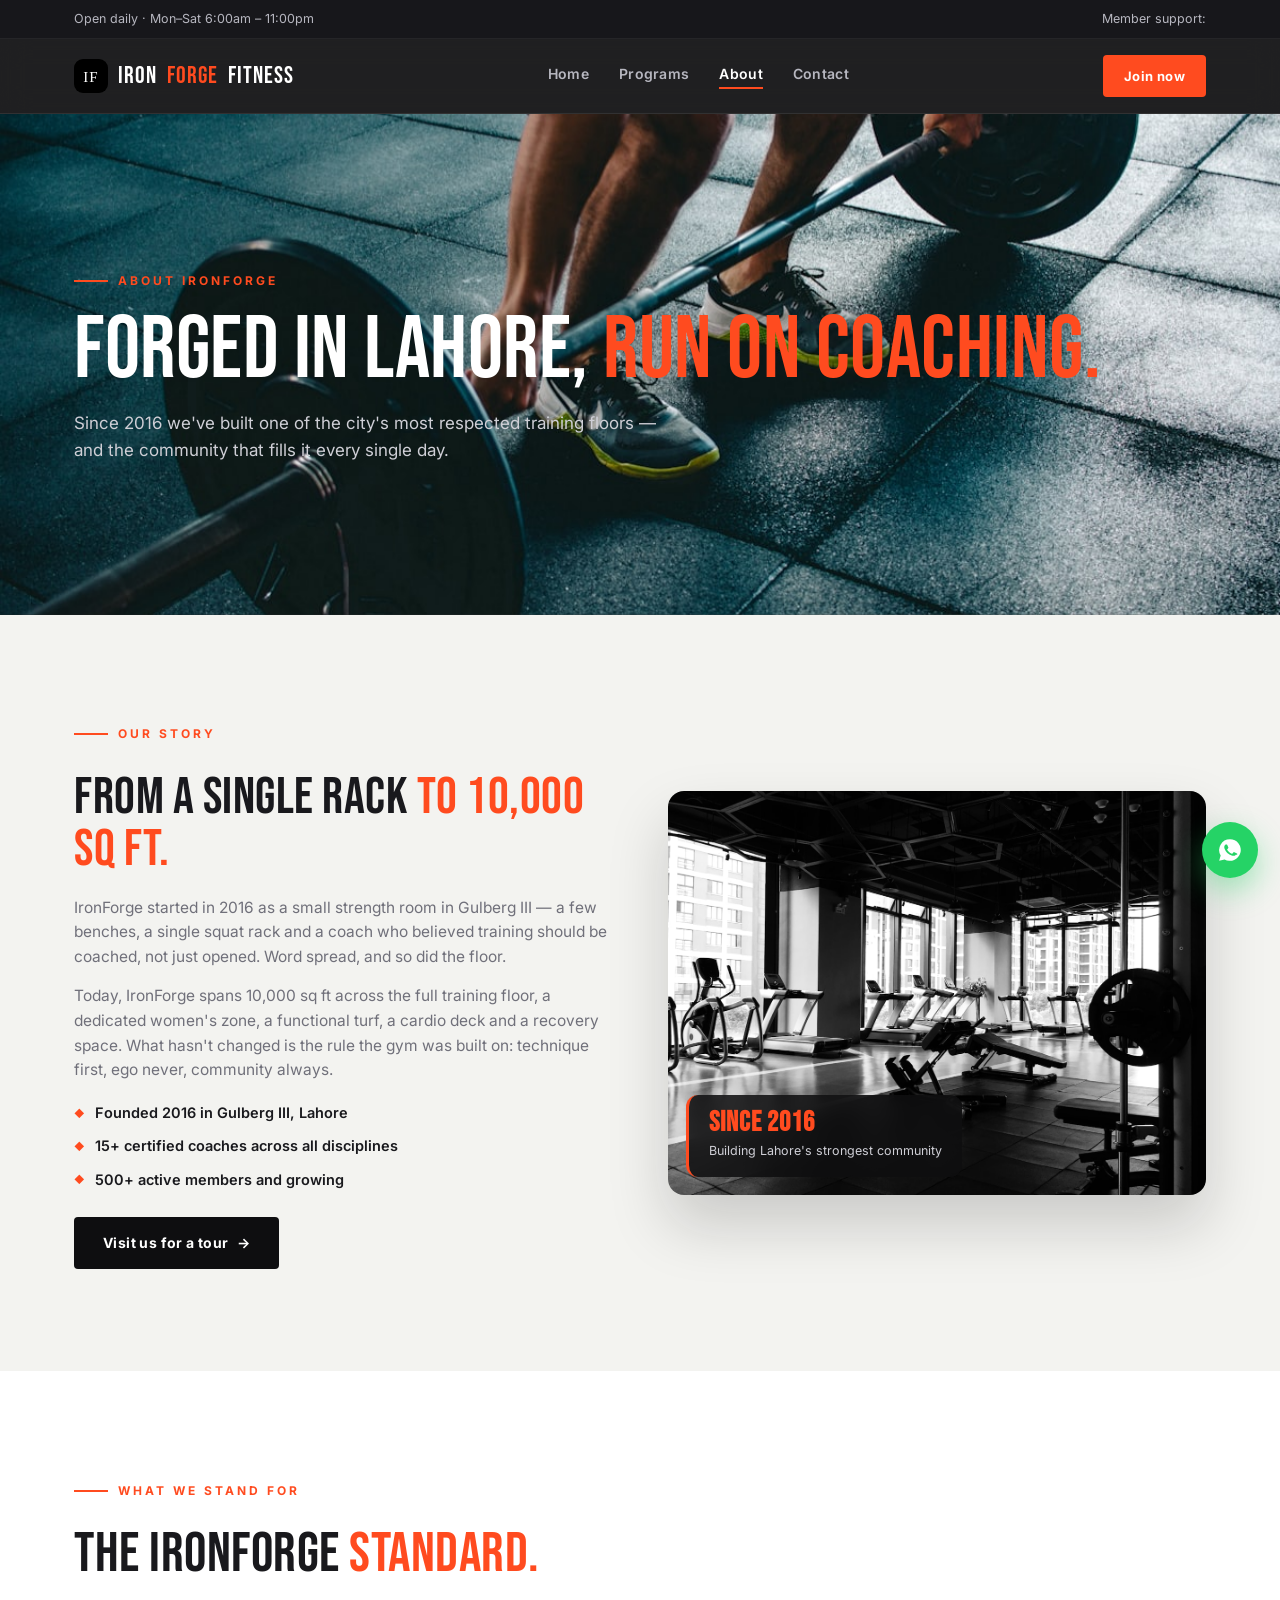
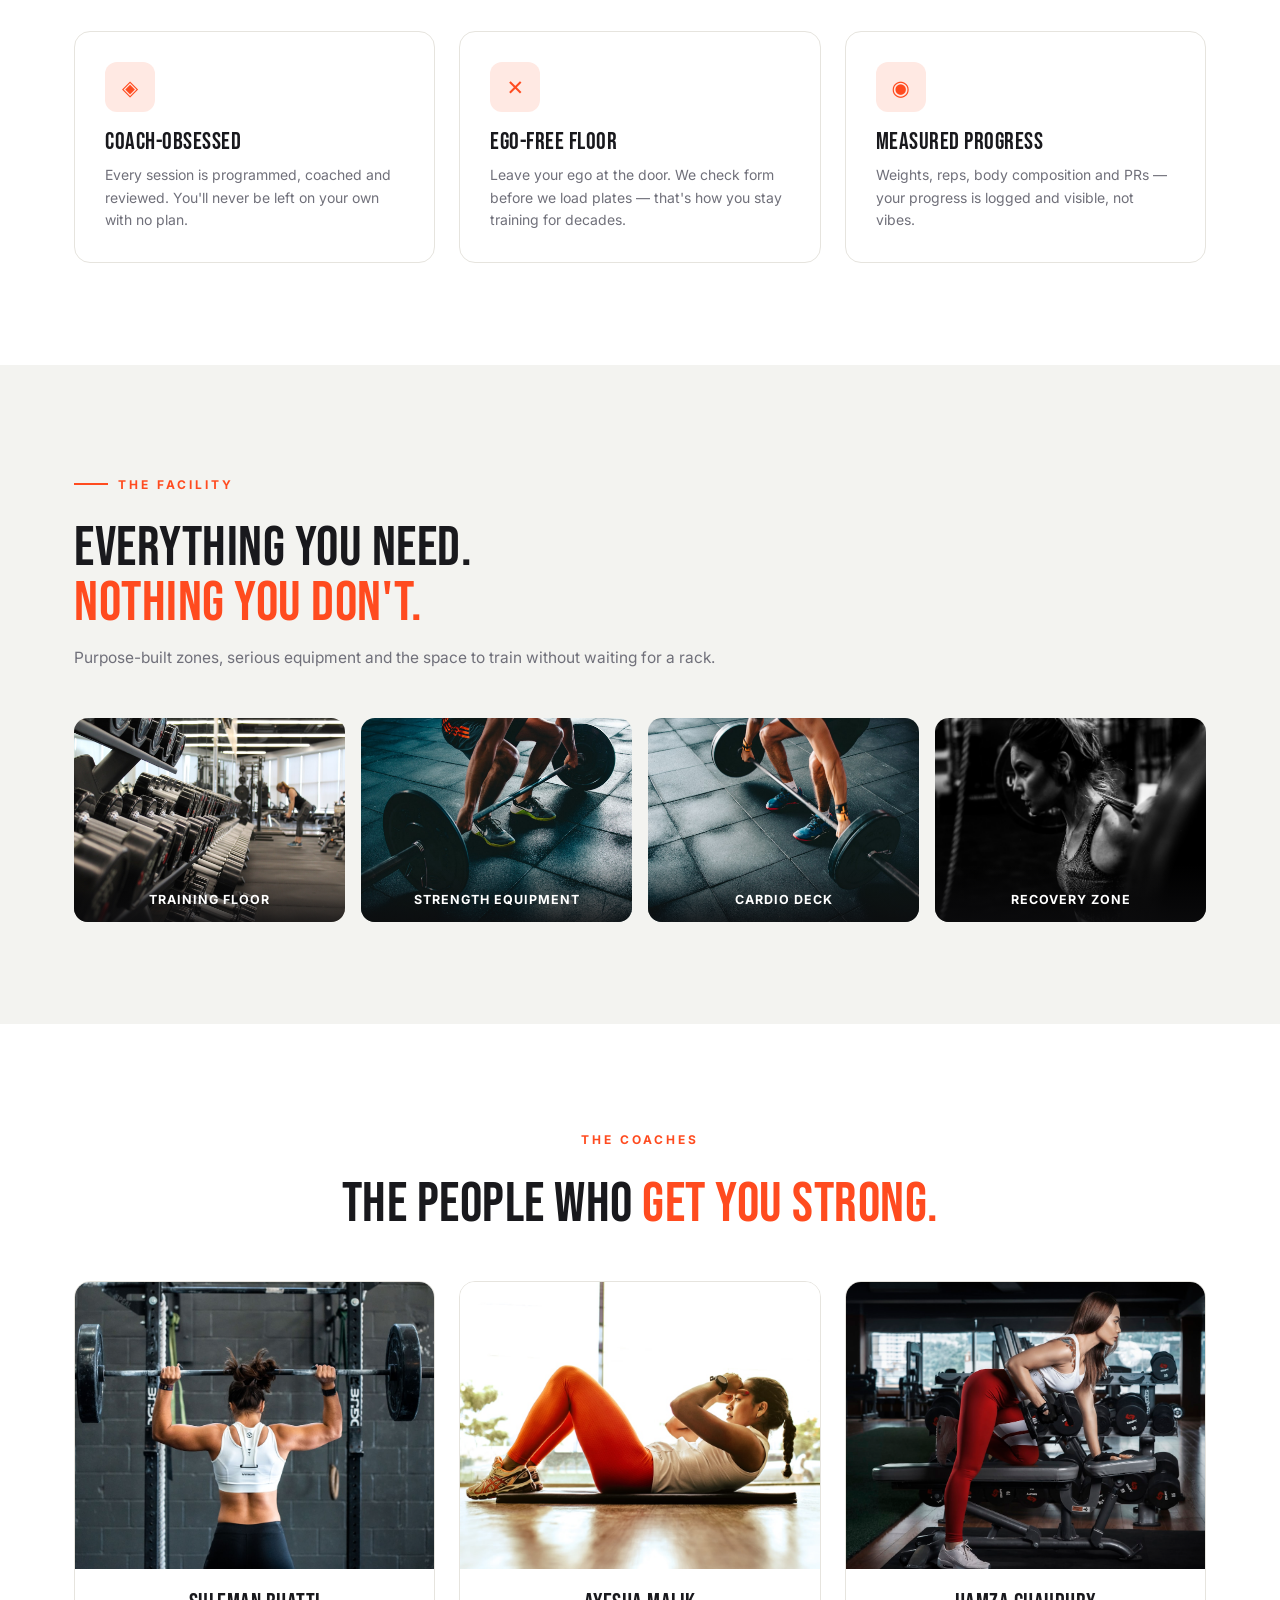
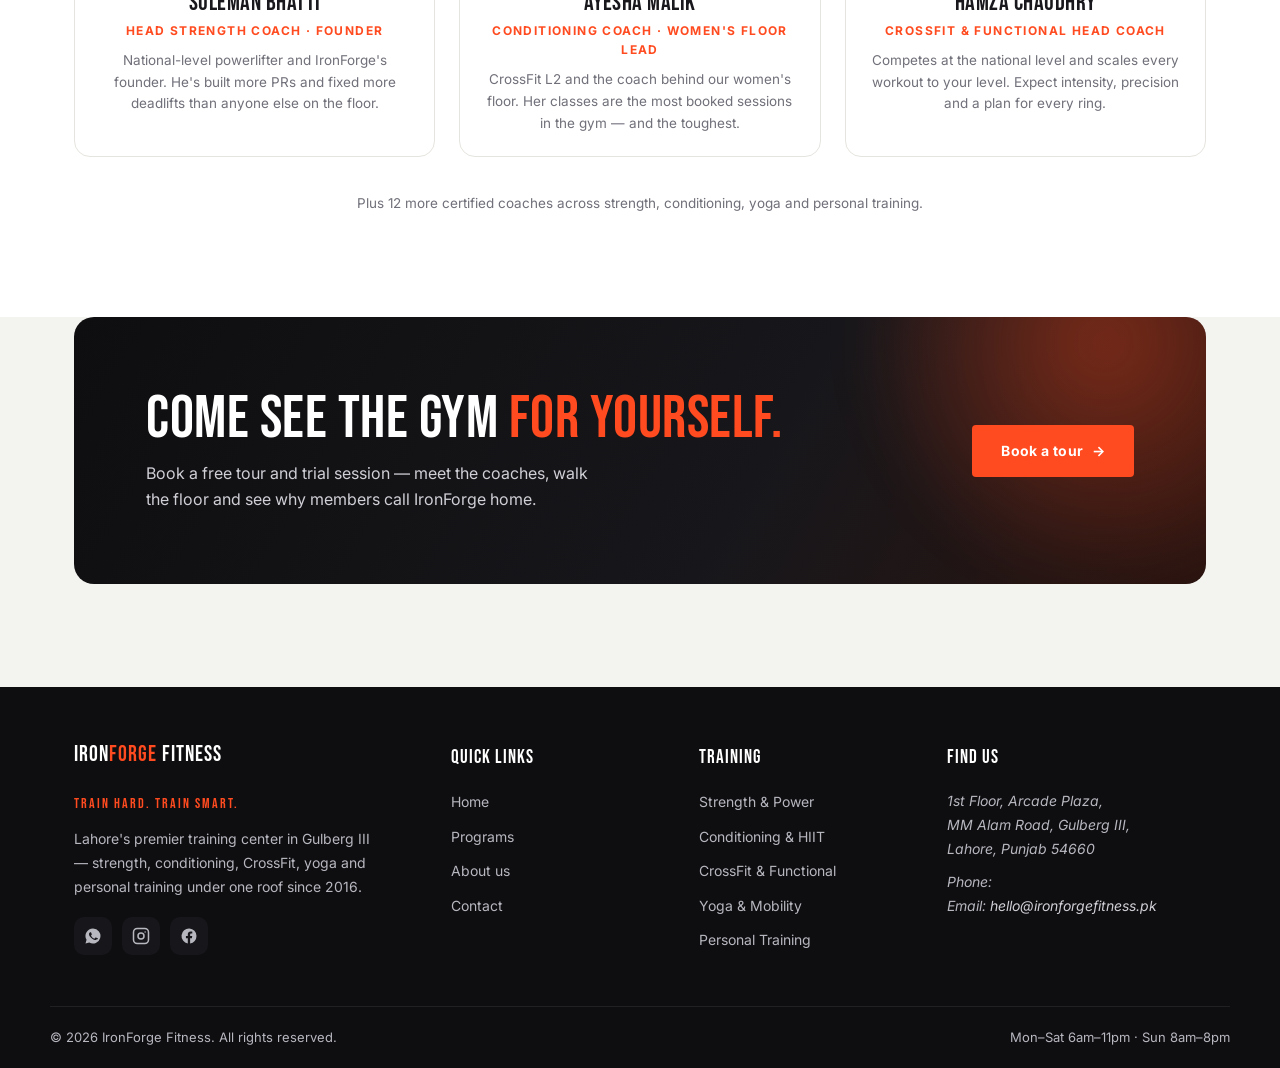
==== commit 17ef0d8d: "Remove phone numbers; add brand logo + header animations" ====
--- a/about.html
+++ b/about.html
@@ -15,18 +15,18 @@
 <div class="sp" id="sp" aria-hidden="true"></div>
 <a class="skip" href="#main">Skip to content</a>
 
-<div class="top-bar"><div class="container"><span>Open daily · Mon–Sat 6:00am – 11:00pm</span><span>Member support: <a href="tel:+923165661622"><strong>0316 566 1622</strong></a></span></div></div>
+<div class="top-bar"><div class="container"><span>Open daily · Mon–Sat 6:00am – 11:00pm</span><span>Member support: </span></div></div>
 
 <header id="site-header">
   <div class="container nav">
-    <a class="brand" href="index.html">IRON<span>FORGE</span> FITNESS</a>
+    <a class="brand" href="index.html"><svg class="logo" width="34" height="34" viewBox="0 0 34 34" aria-hidden="true"><rect width="34" height="34" rx="9" fill="FF4B1F"/><text x="17" y="23" text-anchor="middle" font-family="Georgia,serif" font-size="15" fill="#fff">IF</text></svg>IRON<span>FORGE</span> FITNESS</a>
     <nav class="nav-links" id="nav-links" aria-label="Primary">
       <a href="index.html">Home</a>
       <a href="programs.html">Programs</a>
       <a href="about.html" aria-current="page">About</a>
       <a href="contact.html">Contact</a>
     </nav>
-    <a class="btn btn-accent btn-sm" href="https://wa.me/923165661622?text=Hello%20IronForge%20Fitness!%20I'm%20interested%20in%20your%20membership%20plans." target="_blank" rel="noopener">Join now</a>
+    <a class="btn btn-accent btn-sm" href="contact.html" target="_blank" rel="noopener">Join now</a>
     <button class="nav-toggle" id="nav-toggle" aria-expanded="false" aria-controls="nav-links" aria-label="Toggle navigation menu">
       <span></span><span></span><span></span>
     </button>
@@ -136,7 +136,7 @@
           <h2>Come see the gym <span>for yourself.</span></h2>
           <p>Book a free tour and trial session — meet the coaches, walk the floor and see why members call IronForge home.</p>
         </div>
-        <a class="btn btn-accent" href="https://wa.me/923165661622?text=Hello%20IronForge%20Fitness!%20I'd%20like%20to%20book%20a%20gym%20tour%20and%20free%20trial%20session." target="_blank" rel="noopener">Book a tour <span class="arr">→</span></a>
+        <a class="btn btn-accent" href="contact.html" target="_blank" rel="noopener">Book a tour <span class="arr">→</span></a>
       </div>
     </div>
   </section>
@@ -149,7 +149,7 @@
       <p class="tagline">Train hard. Train smart.</p>
       <p>Lahore's premier training center in Gulberg III — strength, conditioning, CrossFit, yoga and personal training under one roof since 2016.</p>
       <div class="social">
-        <a href="https://wa.me/923165661622" target="_blank" rel="noopener" aria-label="IronForge Fitness on WhatsApp"><svg width="18" height="18" viewBox="0 0 24 24" fill="currentColor" aria-hidden="true"><path d="M12 2a10 10 0 0 0-8.6 15.1L2 22l5-1.3A10 10 0 1 0 12 2zm5.5 14.1c-.2.6-1.2 1.2-1.7 1.2-.5.1-1 .2-3.3-.7-2.8-1.1-4.6-4-4.7-4.2-.1-.2-1.1-1.5-1.1-2.9s.7-2 1-2.3c.2-.3.5-.3.7-.3h.5c.2 0 .4 0 .6.5l.9 2.1c.1.2.1.4 0 .6l-.5.7-.4.4c-.1.1-.3.3-.1.6.2.3.8 1.3 1.7 2.1 1.2 1.1 2.2 1.4 2.5 1.5.3.2.5.1.7-.1l1-1.2c.2-.3.4-.2.7-.1l2 1c.3.1.5.2.6.3.1.1.1.8-.1 1.3z"/></svg></a>
+        <a href="contact.html" target="_blank" rel="noopener" aria-label="IronForge Fitness on WhatsApp"><svg width="18" height="18" viewBox="0 0 24 24" fill="currentColor" aria-hidden="true"><path d="M12 2a10 10 0 0 0-8.6 15.1L2 22l5-1.3A10 10 0 1 0 12 2zm5.5 14.1c-.2.6-1.2 1.2-1.7 1.2-.5.1-1 .2-3.3-.7-2.8-1.1-4.6-4-4.7-4.2-.1-.2-1.1-1.5-1.1-2.9s.7-2 1-2.3c.2-.3.5-.3.7-.3h.5c.2 0 .4 0 .6.5l.9 2.1c.1.2.1.4 0 .6l-.5.7-.4.4c-.1.1-.3.3-.1.6.2.3.8 1.3 1.7 2.1 1.2 1.1 2.2 1.4 2.5 1.5.3.2.5.1.7-.1l1-1.2c.2-.3.4-.2.7-.1l2 1c.3.1.5.2.6.3.1.1.1.8-.1 1.3z"/></svg></a>
         <a href="#" aria-label="IronForge Fitness on Instagram"><svg width="18" height="18" viewBox="0 0 24 24" fill="none" stroke="currentColor" stroke-width="2" aria-hidden="true"><rect x="2" y="2" width="20" height="20" rx="5"/><circle cx="12" cy="12" r="4"/><circle cx="17.5" cy="6.5" r="1" fill="currentColor" stroke="none"/></svg></a>
         <a href="#" aria-label="IronForge Fitness on Facebook"><svg width="18" height="18" viewBox="0 0 24 24" fill="currentColor" aria-hidden="true"><path d="M22 12a10 10 0 1 0-11.6 9.9v-7H7.9V12h2.5V9.8c0-2.5 1.5-3.9 3.8-3.9 1.1 0 2.2.2 2.2.2v2.5h-1.3c-1.2 0-1.6.8-1.6 1.6V12h2.8l-.4 2.9h-2.4v7A10 10 0 0 0 22 12z"/></svg></a>
       </div>
@@ -177,7 +177,7 @@
       <h3>Find us</h3>
       <address>
         <p>1st Floor, Arcade Plaza,<br />MM Alam Road, Gulberg III,<br />Lahore, Punjab 54660</p>
-        <p style="margin-top:10px">Phone: <a href="tel:+923165661622">0316 566 1622</a><br />Email: <a href="mailto:hello@ironforgefitness.pk">hello@ironforgefitness.pk</a></p>
+        <p style="margin-top:10px">Phone: <br />Email: <a href="mailto:hello@ironforgefitness.pk">hello@ironforgefitness.pk</a></p>
       </address>
     </div>
   </div>
@@ -187,7 +187,7 @@
   </div>
 </footer>
 
-<a class="wa" href="https://wa.me/923165661622?text=Hello%20IronForge%20Fitness!%20I'm%20interested%20in%20your%20membership%20plans." target="_blank" rel="noopener" aria-label="Chat with IronForge Fitness on WhatsApp">
+<a class="wa" href="contact.html" target="_blank" rel="noopener" aria-label="Chat with IronForge Fitness on WhatsApp">
   <svg width="26" height="26" viewBox="0 0 24 24" fill="currentColor" aria-hidden="true"><path d="M12 2a10 10 0 0 0-8.6 15.1L2 22l5-1.3A10 10 0 1 0 12 2zm5.5 14.1c-.2.6-1.2 1.2-1.7 1.2-.5.1-1 .2-3.3-.7-2.8-1.1-4.6-4-4.7-4.2-.1-.2-1.1-1.5-1.1-2.9s.7-2 1-2.3c.2-.3.5-.3.7-.3h.5c.2 0 .4 0 .6.5l.9 2.1c.1.2.1.4 0 .6l-.5.7-.4.4c-.1.1-.3.3-.1.6.2.3.8 1.3 1.7 2.1 1.2 1.1 2.2 1.4 2.5 1.5.3.2.5.1.7-.1l1-1.2c.2-.3.4-.2.7-.1l2 1c.3.1.5.2.6.3.1.1.1.8-.1 1.3z"/></svg>
 </a>
 
--- a/css/style.css
+++ b/css/style.css
@@ -436,4 +436,14 @@
   .footer-grid { grid-template-columns: 1fr; }
   .hero-actions .btn { width: 100%; justify-content: center; }
   .gallery-grid { grid-template-columns: 1fr; }
-}+}
+/* header logo + entrance animation (portfolio polish) */
+header{animation:navIn .7s cubic-bezier(.2,.7,.2,1) both}
+@keyframes navIn{from{transform:translateY(-100%);opacity:0}to{transform:none;opacity:1}}
+.brand{display:flex;align-items:center;gap:10px}
+.brand .logo{width:34px;height:34px;flex:none;animation:logoPop .6s .25s cubic-bezier(.34,1.56,.64,1) both}
+.logo{animation:logoPop .6s .25s cubic-bezier(.34,1.56,.64,1) both}
+@keyframes logoPop{from{opacity:0;transform:scale(.4) rotate(-14deg)}to{opacity:1;transform:none}}
+.nav-links a{position:relative;padding-bottom:3px}
+.nav-links a::after{content:"";position:absolute;left:0;bottom:0;width:0;height:1px;background:currentColor;transition:width .3s ease}
+.nav-links a:hover::after{width:100%}
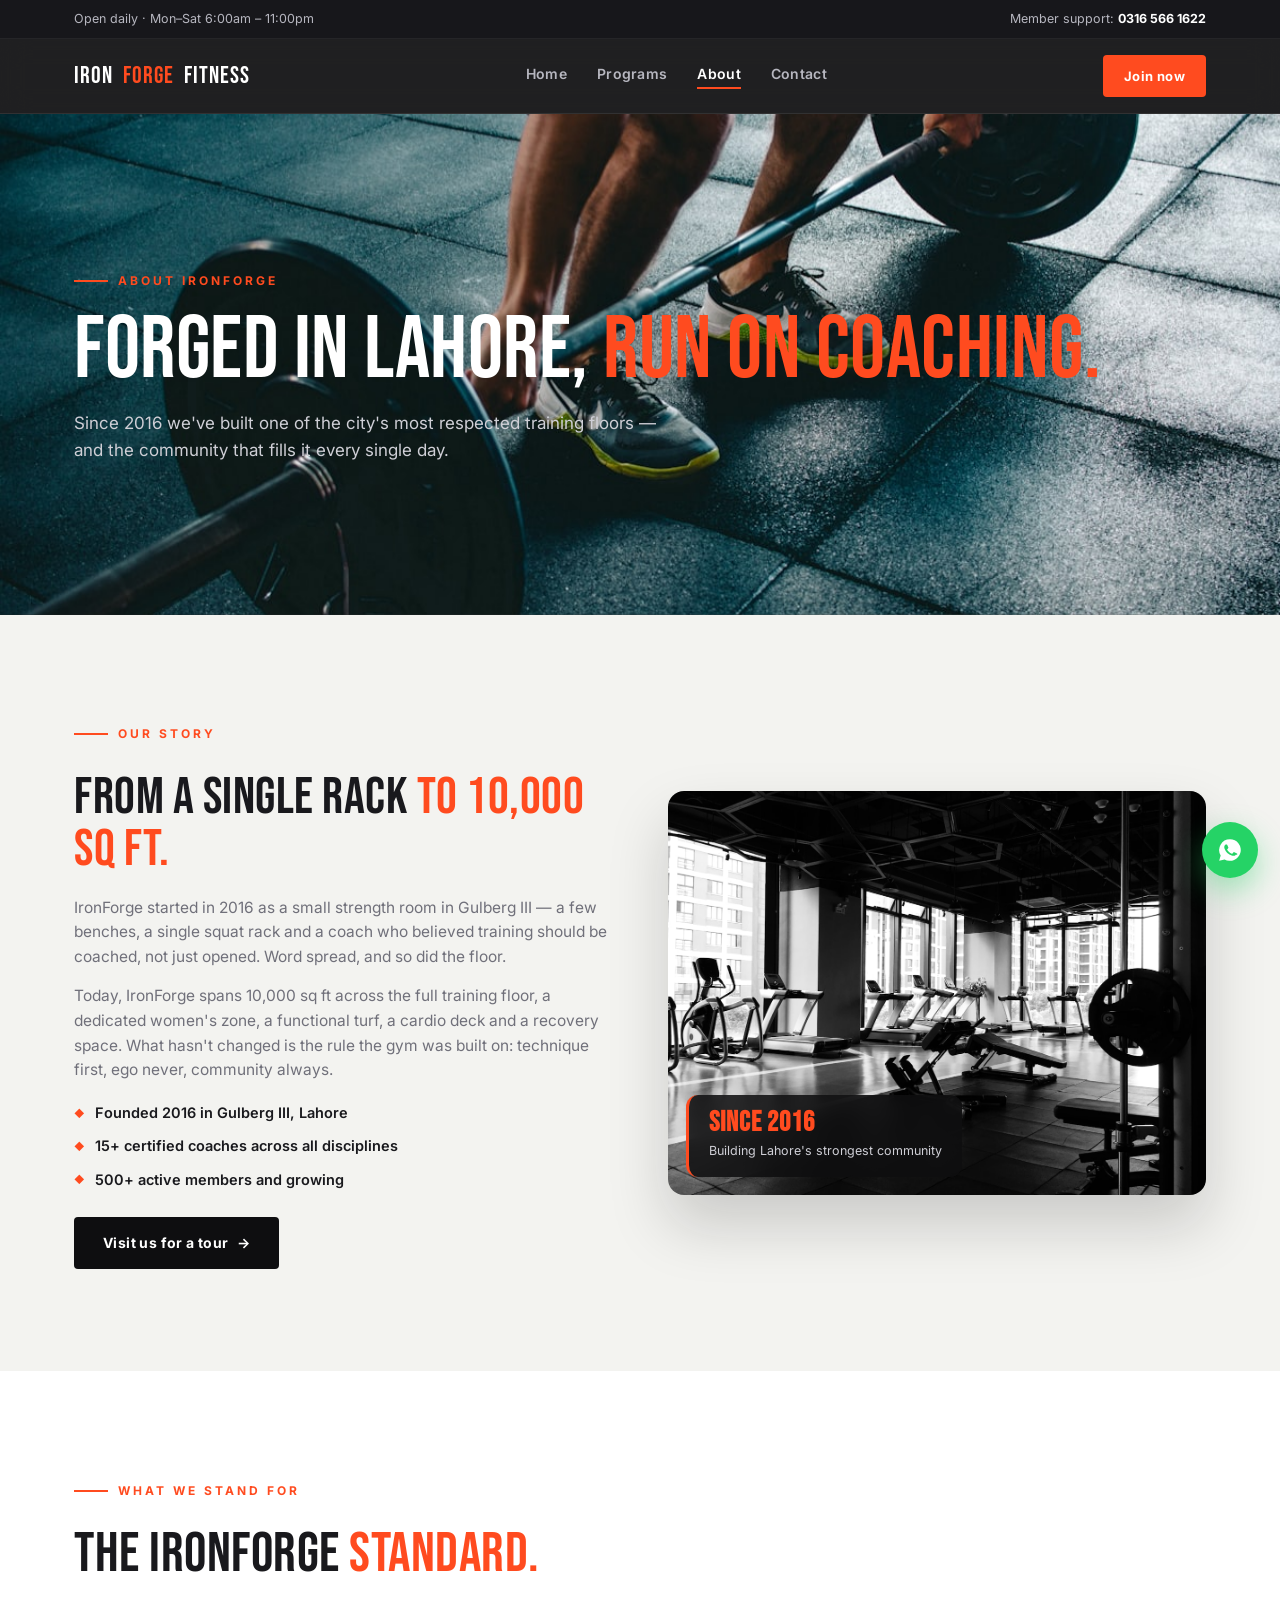
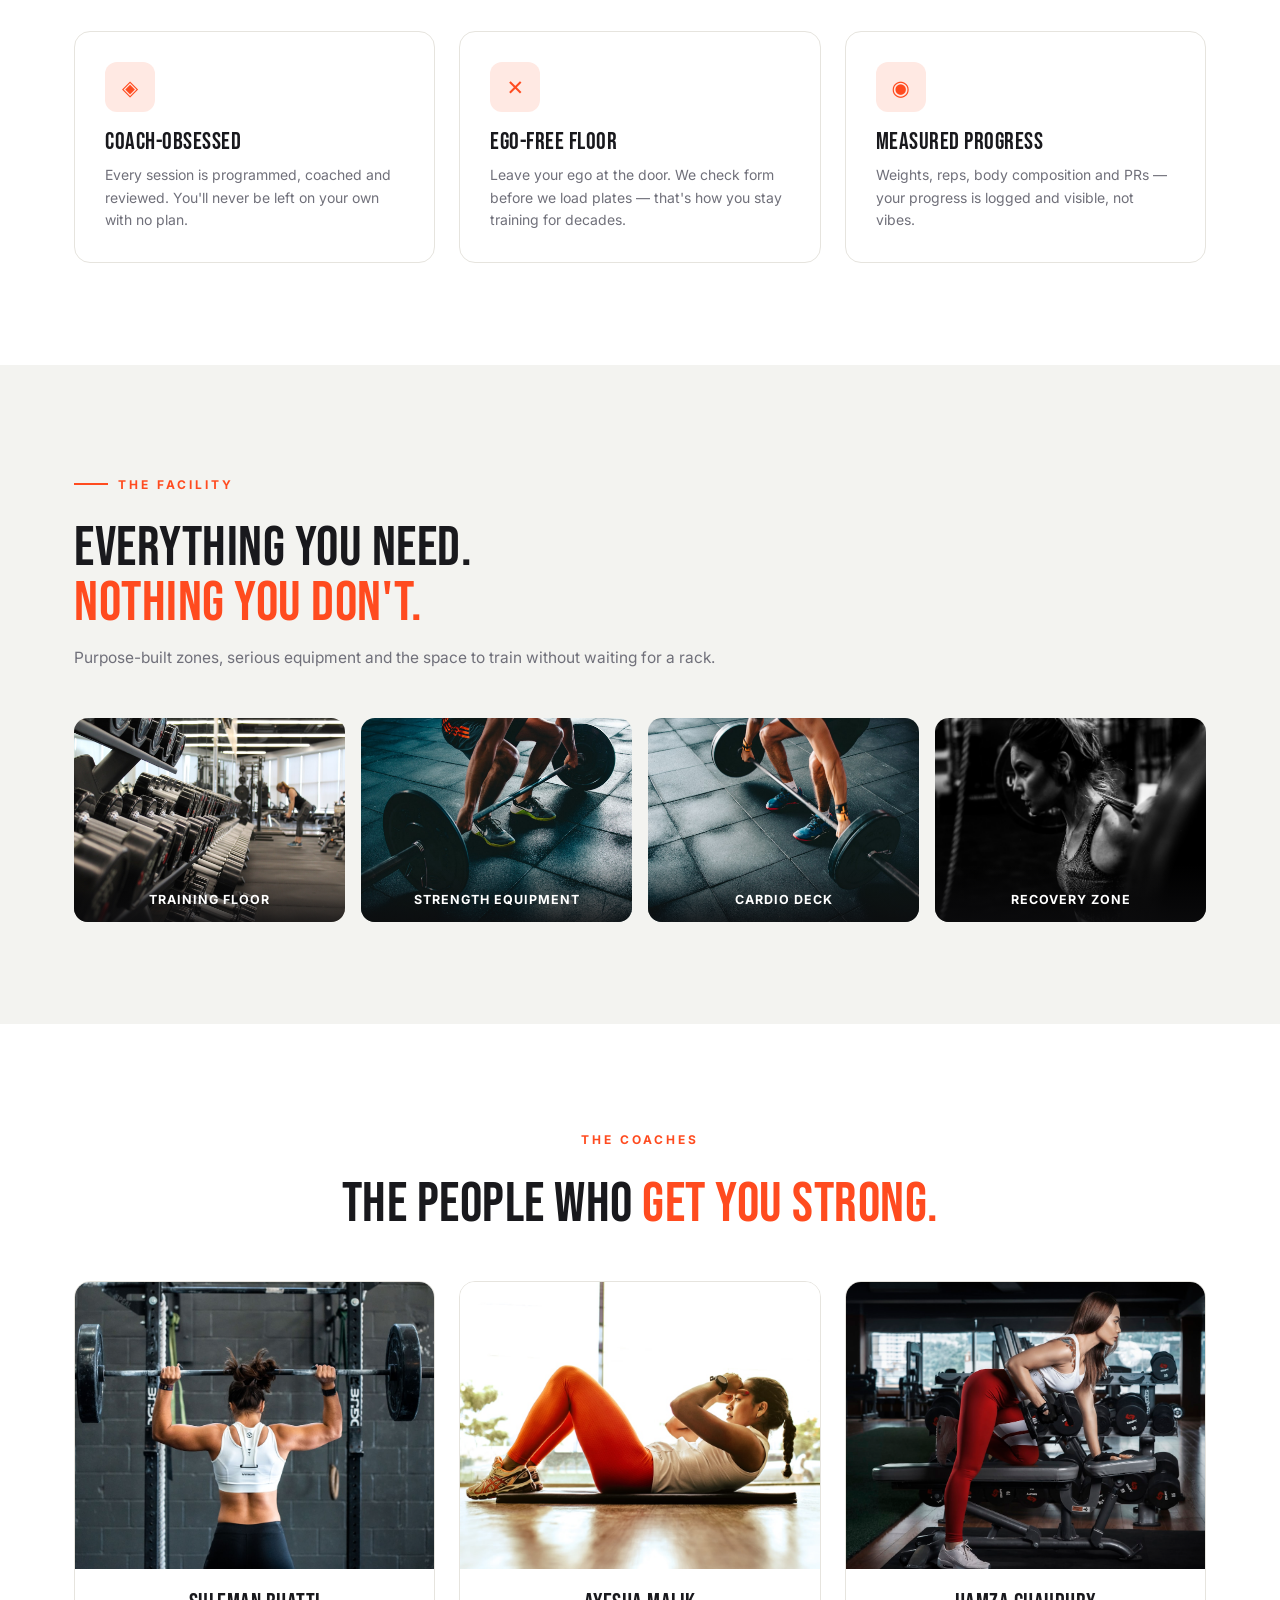
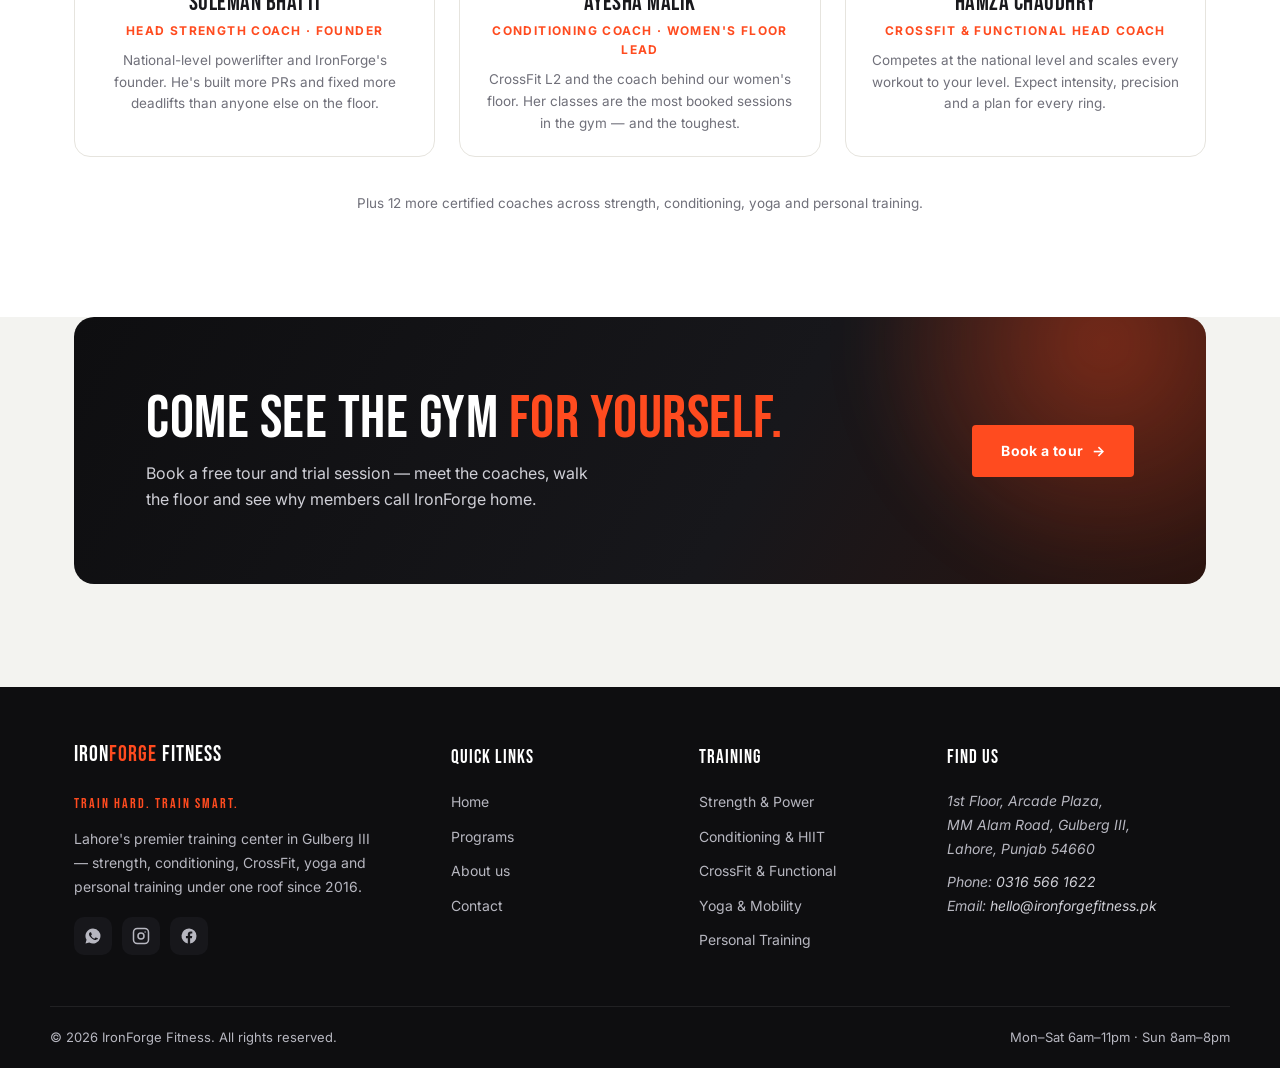
==== commit 554180a9: "Add brand favicon (SVG)" ====
--- a/about.html
+++ b/about.html
@@ -3,6 +3,7 @@
 <head>
 <meta charset="UTF-8" />
 <meta name="viewport" content="width=device-width, initial-scale=1.0" />
+<link rel="icon" type="image/svg+xml" href="/favicon.svg" />
 <title>About Us — IronForge Fitness Lahore</title>
 <meta name="description" content="The IronForge Fitness story — a 10,000 sq ft training center on MM Alam Road, Lahore with certified coaches, a dedicated women's floor and a community since 2016." />
 <meta name="theme-color" content="#0E0E10" />
@@ -15,18 +16,18 @@
 <div class="sp" id="sp" aria-hidden="true"></div>
 <a class="skip" href="#main">Skip to content</a>
 
-<div class="top-bar"><div class="container"><span>Open daily · Mon–Sat 6:00am – 11:00pm</span><span>Member support: </span></div></div>
+<div class="top-bar"><div class="container"><span>Open daily · Mon–Sat 6:00am – 11:00pm</span><span>Member support: <a href="tel:+923165661622"><strong>0316 566 1622</strong></a></span></div></div>
 
 <header id="site-header">
   <div class="container nav">
-    <a class="brand" href="index.html"><svg class="logo" width="34" height="34" viewBox="0 0 34 34" aria-hidden="true"><rect width="34" height="34" rx="9" fill="FF4B1F"/><text x="17" y="23" text-anchor="middle" font-family="Georgia,serif" font-size="15" fill="#fff">IF</text></svg>IRON<span>FORGE</span> FITNESS</a>
+    <a class="brand" href="index.html">IRON<span>FORGE</span> FITNESS</a>
     <nav class="nav-links" id="nav-links" aria-label="Primary">
       <a href="index.html">Home</a>
       <a href="programs.html">Programs</a>
       <a href="about.html" aria-current="page">About</a>
       <a href="contact.html">Contact</a>
     </nav>
-    <a class="btn btn-accent btn-sm" href="contact.html" target="_blank" rel="noopener">Join now</a>
+    <a class="btn btn-accent btn-sm" href="https://wa.me/923165661622?text=Hello%20IronForge%20Fitness!%20I'm%20interested%20in%20your%20membership%20plans." target="_blank" rel="noopener">Join now</a>
     <button class="nav-toggle" id="nav-toggle" aria-expanded="false" aria-controls="nav-links" aria-label="Toggle navigation menu">
       <span></span><span></span><span></span>
     </button>
@@ -136,7 +137,7 @@
           <h2>Come see the gym <span>for yourself.</span></h2>
           <p>Book a free tour and trial session — meet the coaches, walk the floor and see why members call IronForge home.</p>
         </div>
-        <a class="btn btn-accent" href="contact.html" target="_blank" rel="noopener">Book a tour <span class="arr">→</span></a>
+        <a class="btn btn-accent" href="https://wa.me/923165661622?text=Hello%20IronForge%20Fitness!%20I'd%20like%20to%20book%20a%20gym%20tour%20and%20free%20trial%20session." target="_blank" rel="noopener">Book a tour <span class="arr">→</span></a>
       </div>
     </div>
   </section>
@@ -149,7 +150,7 @@
       <p class="tagline">Train hard. Train smart.</p>
       <p>Lahore's premier training center in Gulberg III — strength, conditioning, CrossFit, yoga and personal training under one roof since 2016.</p>
       <div class="social">
-        <a href="contact.html" target="_blank" rel="noopener" aria-label="IronForge Fitness on WhatsApp"><svg width="18" height="18" viewBox="0 0 24 24" fill="currentColor" aria-hidden="true"><path d="M12 2a10 10 0 0 0-8.6 15.1L2 22l5-1.3A10 10 0 1 0 12 2zm5.5 14.1c-.2.6-1.2 1.2-1.7 1.2-.5.1-1 .2-3.3-.7-2.8-1.1-4.6-4-4.7-4.2-.1-.2-1.1-1.5-1.1-2.9s.7-2 1-2.3c.2-.3.5-.3.7-.3h.5c.2 0 .4 0 .6.5l.9 2.1c.1.2.1.4 0 .6l-.5.7-.4.4c-.1.1-.3.3-.1.6.2.3.8 1.3 1.7 2.1 1.2 1.1 2.2 1.4 2.5 1.5.3.2.5.1.7-.1l1-1.2c.2-.3.4-.2.7-.1l2 1c.3.1.5.2.6.3.1.1.1.8-.1 1.3z"/></svg></a>
+        <a href="https://wa.me/923165661622" target="_blank" rel="noopener" aria-label="IronForge Fitness on WhatsApp"><svg width="18" height="18" viewBox="0 0 24 24" fill="currentColor" aria-hidden="true"><path d="M12 2a10 10 0 0 0-8.6 15.1L2 22l5-1.3A10 10 0 1 0 12 2zm5.5 14.1c-.2.6-1.2 1.2-1.7 1.2-.5.1-1 .2-3.3-.7-2.8-1.1-4.6-4-4.7-4.2-.1-.2-1.1-1.5-1.1-2.9s.7-2 1-2.3c.2-.3.5-.3.7-.3h.5c.2 0 .4 0 .6.5l.9 2.1c.1.2.1.4 0 .6l-.5.7-.4.4c-.1.1-.3.3-.1.6.2.3.8 1.3 1.7 2.1 1.2 1.1 2.2 1.4 2.5 1.5.3.2.5.1.7-.1l1-1.2c.2-.3.4-.2.7-.1l2 1c.3.1.5.2.6.3.1.1.1.8-.1 1.3z"/></svg></a>
         <a href="#" aria-label="IronForge Fitness on Instagram"><svg width="18" height="18" viewBox="0 0 24 24" fill="none" stroke="currentColor" stroke-width="2" aria-hidden="true"><rect x="2" y="2" width="20" height="20" rx="5"/><circle cx="12" cy="12" r="4"/><circle cx="17.5" cy="6.5" r="1" fill="currentColor" stroke="none"/></svg></a>
         <a href="#" aria-label="IronForge Fitness on Facebook"><svg width="18" height="18" viewBox="0 0 24 24" fill="currentColor" aria-hidden="true"><path d="M22 12a10 10 0 1 0-11.6 9.9v-7H7.9V12h2.5V9.8c0-2.5 1.5-3.9 3.8-3.9 1.1 0 2.2.2 2.2.2v2.5h-1.3c-1.2 0-1.6.8-1.6 1.6V12h2.8l-.4 2.9h-2.4v7A10 10 0 0 0 22 12z"/></svg></a>
       </div>
@@ -177,7 +178,7 @@
       <h3>Find us</h3>
       <address>
         <p>1st Floor, Arcade Plaza,<br />MM Alam Road, Gulberg III,<br />Lahore, Punjab 54660</p>
-        <p style="margin-top:10px">Phone: <br />Email: <a href="mailto:hello@ironforgefitness.pk">hello@ironforgefitness.pk</a></p>
+        <p style="margin-top:10px">Phone: <a href="tel:+923165661622">0316 566 1622</a><br />Email: <a href="mailto:hello@ironforgefitness.pk">hello@ironforgefitness.pk</a></p>
       </address>
     </div>
   </div>
@@ -187,7 +188,7 @@
   </div>
 </footer>
 
-<a class="wa" href="contact.html" target="_blank" rel="noopener" aria-label="Chat with IronForge Fitness on WhatsApp">
+<a class="wa" href="https://wa.me/923165661622?text=Hello%20IronForge%20Fitness!%20I'm%20interested%20in%20your%20membership%20plans." target="_blank" rel="noopener" aria-label="Chat with IronForge Fitness on WhatsApp">
   <svg width="26" height="26" viewBox="0 0 24 24" fill="currentColor" aria-hidden="true"><path d="M12 2a10 10 0 0 0-8.6 15.1L2 22l5-1.3A10 10 0 1 0 12 2zm5.5 14.1c-.2.6-1.2 1.2-1.7 1.2-.5.1-1 .2-3.3-.7-2.8-1.1-4.6-4-4.7-4.2-.1-.2-1.1-1.5-1.1-2.9s.7-2 1-2.3c.2-.3.5-.3.7-.3h.5c.2 0 .4 0 .6.5l.9 2.1c.1.2.1.4 0 .6l-.5.7-.4.4c-.1.1-.3.3-.1.6.2.3.8 1.3 1.7 2.1 1.2 1.1 2.2 1.4 2.5 1.5.3.2.5.1.7-.1l1-1.2c.2-.3.4-.2.7-.1l2 1c.3.1.5.2.6.3.1.1.1.8-.1 1.3z"/></svg>
 </a>
 
